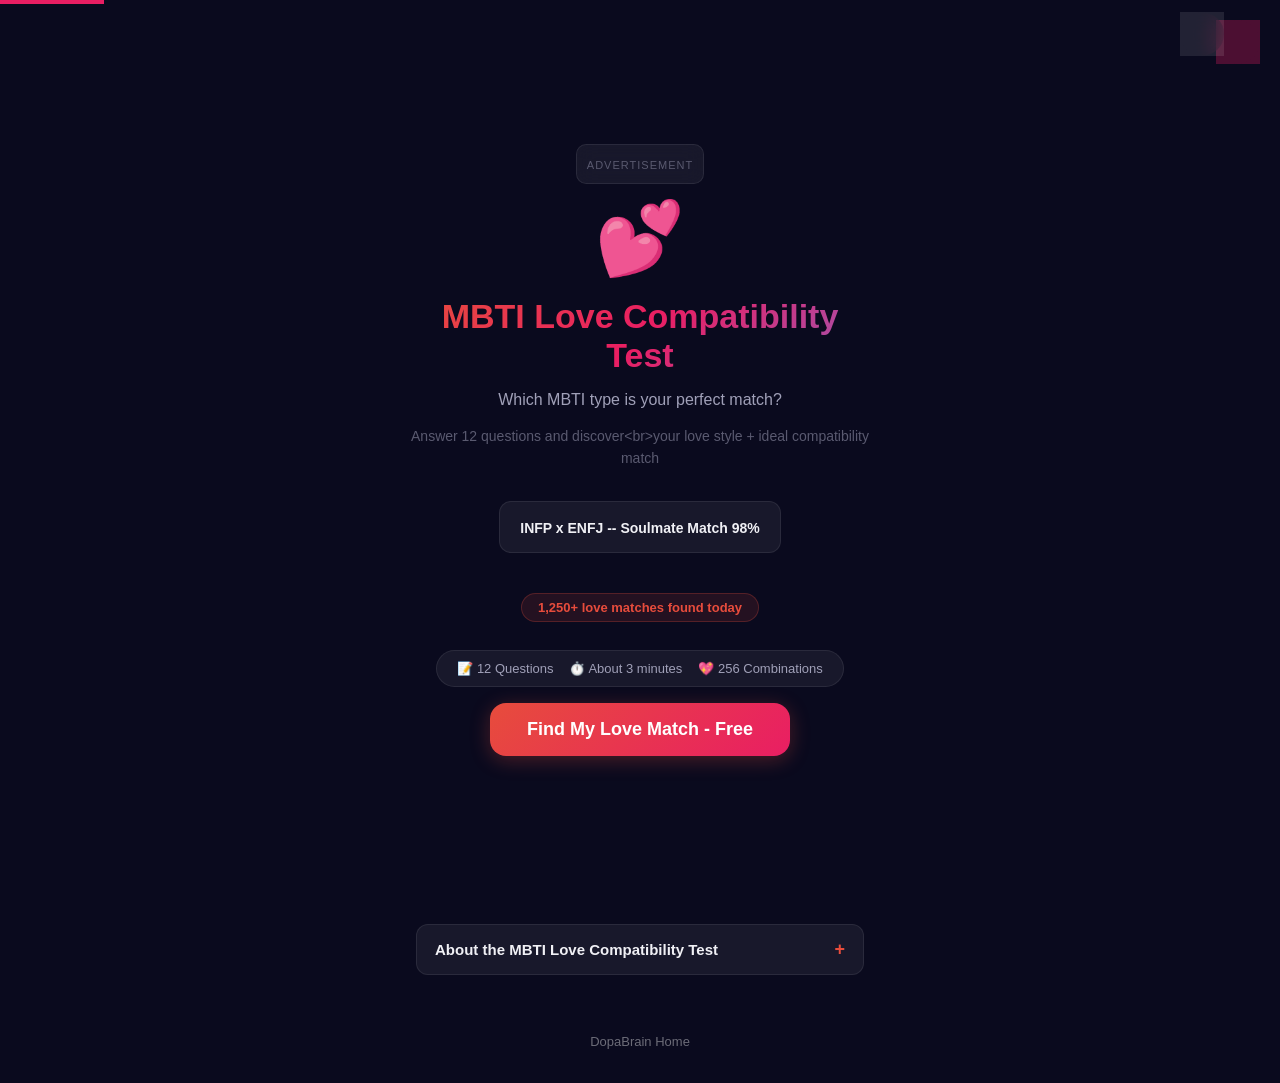
==== index.html @ e56e2f5d "Upgrade result funnel and lang-aware SEO" ====
<!DOCTYPE html>
<html lang="ko">
<head>
    <meta charset="UTF-8">
    <meta name="viewport" content="width=device-width, initial-scale=1.0">
    <meta name="robots" content="index, follow, max-image-preview:large">
    <title>MBTI Love Compatibility Test - Free Online Quiz | DopaBrain</title>

    <!-- Preconnect to external services for performance -->
    <link rel="preconnect" href="https://www.googletagmanager.com">
    <link rel="preconnect" href="https://pagead2.googlesyndication.com">
    <link rel="dns-prefetch" href="https://www.google-analytics.com">

    <!-- AdSense Script (loaded once in head) -->
    <script async src="https://pagead2.googlesyndication.com/pagead/js/adsbygoogle.js?client=ca-pub-3600813755953882" crossorigin="anonymous"></script>
    <meta name="description" content="Find your MBTI love match! Free compatibility test for all 16 types. Discover your dating style, best matches & relationship tips. Try now!">
    <meta name="keywords" content="MBTI 궁합,MBTI 연애 궁합,MBTI 테스트,MBTI 유형,성격 유형 검사,MBTI 16가지 유형,MBTI 연애 궁합표,INFP ENFJ 궁합,MBTI 유형별 직업 추천,무료 MBTI 검사">
    <meta property="og:title" content="MBTI Love Compatibility - Free Dating Guide | DopaBrain">
    <meta property="og:description" content="All 256 MBTI love compatibility combos! Dating tips, relationship strengths & best matches for 16 types. Try free!">
    <meta property="og:type" content="website">
    <meta property="og:url" content="https://dopabrain.com/mbti-love/">
    <meta property="og:image" content="https://dopabrain.com/portal/img/og/mbti-love.png">
    <meta property="og:image:width" content="1200">
    <meta property="og:image:height" content="630">
    <meta property="og:image:type" content="image/png">
    <meta property="og:locale" content="ko_KR">
    <meta property="og:locale:alternate" content="en_US">
    <meta property="og:locale:alternate" content="ja_JP">
    <meta property="og:locale:alternate" content="zh_CN">
    <meta property="og:locale:alternate" content="hi_IN">
    <meta property="og:locale:alternate" content="ru_RU">
    <meta name="twitter:card" content="summary_large_image">
    <meta name="twitter:title" content="MBTI Love Compatibility - Free Dating Guide">
    <meta name="twitter:description" content="256 MBTI love combos! Find your best match & dating tips. Try free!">
    <meta name="twitter:image" content="https://dopabrain.com/portal/img/og/mbti-love.png">
    <meta name="twitter:site" content="@dopabrain">
    <link rel="canonical" href="https://dopabrain.com/mbti-love/">
    <!-- hreflang for multilingual SEO -->
    <link rel="alternate" hreflang="ko" href="https://dopabrain.com/mbti-love/?lang=ko">
    <link rel="alternate" hreflang="en" href="https://dopabrain.com/mbti-love/?lang=en">
    <link rel="alternate" hreflang="zh" href="https://dopabrain.com/mbti-love/?lang=zh">
    <link rel="alternate" hreflang="hi" href="https://dopabrain.com/mbti-love/?lang=hi">
    <link rel="alternate" hreflang="ru" href="https://dopabrain.com/mbti-love/?lang=ru">
    <link rel="alternate" hreflang="ja" href="https://dopabrain.com/mbti-love/?lang=ja">
    <link rel="alternate" hreflang="es" href="https://dopabrain.com/mbti-love/?lang=es">
    <link rel="alternate" hreflang="pt" href="https://dopabrain.com/mbti-love/?lang=pt">
    <link rel="alternate" hreflang="id" href="https://dopabrain.com/mbti-love/?lang=id">
    <link rel="alternate" hreflang="tr" href="https://dopabrain.com/mbti-love/?lang=tr">
    <link rel="alternate" hreflang="de" href="https://dopabrain.com/mbti-love/?lang=de">
    <link rel="alternate" hreflang="fr" href="https://dopabrain.com/mbti-love/?lang=fr">
    <link rel="alternate" hreflang="x-default" href="https://dopabrain.com/mbti-love/">
    <script type="application/ld+json">
    {
      "@context": "https://schema.org",
      "@type": "SoftwareApplication",
      "name": "MBTI 연애 궁합·팁",
      "applicationCategory": "LifestyleApplication",
      "description": "Explore all 256 MBTI love compatibility combinations. Dating tips, relationship strengths, and best matches for all 16 personality types.",
      "url": "https://dopabrain.com/mbti-love/",
      "image": "https://dopabrain.com/mbti-love/icon-512.svg",
      "operatingSystem": "All",
      "browserRequirements": "Requires JavaScript. Modern browser (Chrome, Safari, Firefox, Edge).",
      "author": {
        "@type": "Organization",
        "name": "DopaBrain",
        "url": "https://dopabrain.com/"
      },
      "publisher": {
        "@type": "Organization",
        "name": "DopaBrain",
        "url": "https://dopabrain.com/"
      },
      "inLanguage": ["ko", "en", "zh", "hi", "ru"],
      "offers": {
        "@type": "Offer",
        "price": "0",
        "priceCurrency": "USD",
        "availability": "https://schema.org/InStock"
      },
      "aggregateRating": {
        "@type": "AggregateRating",
        "ratingValue": "4.5",
        "ratingCount": "1250",
        "bestRating": "5",
        "worstRating": "1"
      },
      "featureList": "16 MBTI Types, 256 Compatibility Combinations, Love Style Analysis, AI Premium Analysis, Result Image Save, Social Sharing",
      "screenshot": "https://dopabrain.com/mbti-love/icon-512.svg"
    }
    </script>
    <!-- BreadcrumbList -->
    <script type="application/ld+json">
    {
        "@context": "https://schema.org",
        "@type": "BreadcrumbList",
        "itemListElement": [
            { "@type": "ListItem", "position": 1, "name": "Home", "item": "https://dopabrain.com/" },
            { "@type": "ListItem", "position": 2, "name": "Tests", "item": "https://dopabrain.com/portal/" },
            { "@type": "ListItem", "position": 3, "name": "MBTI Tests", "item": "https://dopabrain.com/portal/" },
            { "@type": "ListItem", "position": 4, "name": "MBTI Love Compatibility", "item": "https://dopabrain.com/mbti-love/" }
        ]
    }
    </script>
    <!-- FAQPage -->
    <script type="application/ld+json">
    {
        "@context": "https://schema.org",
        "@type": "FAQPage",
        "mainEntity": [
            {
                "@type": "Question",
                "name": "What is MBTI love compatibility?",
                "acceptedAnswer": { "@type": "Answer", "text": "MBTI love compatibility analyzes how the 16 Myers-Briggs personality types interact in romantic relationships. It examines cognitive functions, communication styles, and emotional needs to determine which pairings tend to thrive and which may face challenges." }
            },
            {
                "@type": "Question",
                "name": "Which MBTI types are most compatible in love?",
                "acceptedAnswer": { "@type": "Answer", "text": "Some highly compatible pairings include INFP-ENFJ, INTJ-ENFP, ISTJ-ESFP, and INTP-ENTJ. These combinations balance each other's strengths and weaknesses, creating complementary dynamics in relationships." }
            },
            {
                "@type": "Question",
                "name": "How does the MBTI love test work?",
                "acceptedAnswer": { "@type": "Answer", "text": "The test asks 12 questions about your dating preferences, communication style, and emotional responses in romantic situations. Your answers determine your love style type and reveal your top 3 best matches and 2 challenging pairings from all 16 MBTI types." }
            },
            {
                "@type": "Question",
                "name": "Can different MBTI types have successful relationships?",
                "acceptedAnswer": { "@type": "Answer", "text": "Absolutely! While some MBTI pairings have natural chemistry, any two types can build a successful relationship with mutual understanding and effort. The test provides specific tips for improving communication regardless of type combination." }
            },
            {
                "@type": "Question",
                "name": "How many MBTI love combinations are there?",
                "acceptedAnswer": { "@type": "Answer", "text": "There are 256 possible MBTI love combinations (16 x 16). This test analyzes all 256 pairings, giving you a complete compatibility breakdown with personalized dating tips for your specific type." }
            }
        ]
    }
    </script>
    <link rel="manifest" href="manifest.json">
    <meta name="theme-color" content="#e91e63">
    <meta name="apple-mobile-web-app-capable" content="yes">
    <link rel="icon" type="image/svg+xml" href="icon-192.svg">
    <link rel="apple-touch-icon" href="icon-192.svg">
    <script async src="https://www.googletagmanager.com/gtag/js?id=G-J8GSWM40TV"></script>
    <script>window.dataLayer=window.dataLayer||[];function gtag(){dataLayer.push(arguments);}gtag('js',new Date());gtag('config','G-J8GSWM40TV');</script>
<script>setTimeout(function(){if(typeof gtag!=='undefined')gtag('event','page_engage',{event_category:'mbti_love',engagement_time_msec:5000})},5000);</script>
    <link rel="stylesheet" href="css/style.css">
    <link rel="preload" href="js/i18n.js" as="script">
    <link rel="preload" href="js/data.js" as="script">
    <link rel="preload" href="js/app.js" as="script">
</head>
<body>
    <!-- Skip to main content link for keyboard users -->
    <a href="#main-content" class="skip-link" data-i18n="app.skipLink">Skip to main</a>

<div class="app-loader" id="app-loader">
    <div class="loader-content">
        <div class="loader-emoji">💕</div>
        <div class="loader-spinner"></div>
        <div class="loader-text" data-i18n="app.loading">로딩 중...</div>
    </div>
</div>

<div class="app-container">
    <!-- LANGUAGE SELECTOR -->
    <div class="language-selector">
        <button class="lang-btn" id="lang-toggle" title="Change language">🌐</button>
        <div class="lang-menu hidden" id="lang-menu">
            <button class="lang-option" data-lang="ko">🇰🇷 한국어</button>
            <button class="lang-option" data-lang="en">🇺🇸 English</button>
            <button class="lang-option" data-lang="ja">🇯🇵 日本語</button>
            <button class="lang-option" data-lang="es">🇪🇸 Español</button>
            <button class="lang-option" data-lang="pt">🇧🇷 Português</button>
            <button class="lang-option" data-lang="zh">🇨🇳 简体中文</button>
            <button class="lang-option" data-lang="id">🇮🇩 Bahasa Indonesia</button>
            <button class="lang-option" data-lang="tr">🇹🇷 Türkçe</button>
            <button class="lang-option" data-lang="de">🇩🇪 Deutsch</button>
            <button class="lang-option" data-lang="fr">🇫🇷 Français</button>
            <button class="lang-option" data-lang="hi">🇮🇳 हिन्दी</button>
            <button class="lang-option" data-lang="ru">🇷🇺 Русский</button>
        </div>
    </div>
    <!-- 테마 토글 -->
    <button class="theme-toggle" id="theme-toggle" aria-label="Toggle theme">☀️</button>
    <!-- INTRO -->
    <div class="screen intro-screen active" id="intro-screen">
        <div class="ad-banner"><span class="ad-placeholder" data-i18n="ads.banner"></span></div>
        <div class="intro-content">
            <div class="intro-icon">💕</div>
            <h1 data-i18n="intro.title">MBTI Love Compatibility Test</h1>
            <p class="intro-sub" data-i18n="intro.sub"></p>
            <p class="intro-desc" data-i18n="intro.desc"></p>

            <!-- Result Preview Carousel -->
            <div class="result-carousel" aria-live="polite">
                <div class="carousel-track">
                    <div class="carousel-item" data-i18n="engage.result1">INFP x ENFJ -- Soulmate Match 98%</div>
                    <div class="carousel-item" data-i18n="engage.result2">INTJ x ENFP -- Intellectual Spark 95%</div>
                    <div class="carousel-item" data-i18n="engage.result3">ISFJ x ESFP -- Warm Balance 92%</div>
                    <div class="carousel-item" data-i18n="engage.result4">INTP x ENTJ -- Power Duo 90%</div>
                </div>
            </div>

            <!-- Social Proof Badge -->
            <div class="social-proof-badge" data-i18n="engage.socialProof">1,250+ love matches found today</div>

            <div class="intro-meta">
                <span data-i18n="intro.meta1"></span><span data-i18n="intro.meta2"></span><span data-i18n="intro.meta3"></span>
            </div>
            <button class="btn-start" id="btn-start" data-i18n="intro.start">Find My Love Match - Free</button>
        </div>
    </div>

    <!-- QUESTION -->
    <div class="screen question-screen hidden" id="question-screen">
        <div class="progress-area">
            <div class="progress-bar"><div class="progress-fill" id="progress-fill"></div></div>
            <span class="progress-text" id="progress-text"></span>
        </div>
        <div class="question-card" id="question-card">
            <p class="q-text" id="q-text"></p>
            <div class="q-options" id="q-options"></div>
        </div>
    </div>

    <!-- LOADING -->
    <div class="screen loading-screen hidden" id="loading-screen">
        <div class="loading-content">
            <div class="loading-icon">💕</div>
            <p data-i18n="loading.text"></p>
            <div class="loading-bar"><div class="loading-fill" id="loading-fill"></div></div>
        </div>
    </div>

    <!-- RESULT -->
    <div class="screen result-screen hidden" id="result-screen">
        <div class="result-card">
            <p class="r-label" data-i18n="result.label"></p>
            <div class="r-emoji" id="r-emoji"></div>
            <div class="r-type" id="r-type"></div>
            <h2 class="r-title" id="r-title"></h2>
            <p class="r-desc" id="r-desc"></p>
            <div class="r-keywords" id="r-keywords"></div>
            <div class="r-section"><h3 data-i18n="result.idealType"></h3><p id="r-ideal"></p></div>
            <div class="r-section"><h3 data-i18n="result.tip"></h3><p id="r-tip"></p></div>
        </div>

        <div class="matches-card">
            <h3 data-i18n="result.top3"></h3>
            <div id="r-top3"></div>
            <h3 class="mt16" data-i18n="result.caution"></h3>
            <div id="r-bottom2"></div>
        </div>

        <section class="next-step-card" id="next-step-card">
            <p class="next-step-label" data-i18n="result.nextStepLabel">Best Next Step</p>
            <div class="next-step-head">
                <span class="next-step-emoji" id="primary-related-emoji">💕</span>
                <div class="next-step-copy">
                    <h3 class="next-step-title" id="primary-related-title">Attachment Style</h3>
                    <p class="next-step-desc" id="primary-related-desc" data-i18n="result.nextStepDesc">Open the strongest follow-up test for your current MBTI love result.</p>
                </div>
            </div>
            <a href="/attachment-style/" class="next-step-cta" id="primary-related-cta" data-related-key="attachment-style" data-related-rank="1">
                <span id="primary-related-cta-text" data-i18n="result.nextStepCta">Open Follow-up</span>
            </a>
        </section>

        <button class="btn-compat" id="btn-compat" data-i18n="compatibility.button"></button>

        <button class="btn-premium" id="btn-premium">
            <span>✨</span><span data-i18n="premium.button"></span><span class="badge" data-i18n="premium.badge"></span>
        </button>

        <div class="premium-result hidden" id="premium-result">
            <div class="premium-card"><h3 data-i18n="premium.title"></h3><div id="premium-content"></div></div>
        </div>

        <div class="result-actions">
            <!-- Canvas for image generation -->
            <canvas id="result-canvas" width="1080" height="1080" style="display:none;"></canvas>
            <button class="btn-share" id="btn-share" data-i18n="actions.share"></button>
            <button class="btn-save" id="btn-save-image" data-i18n="actions.saveImage"></button>
            <button class="btn-retry" id="btn-retry" data-i18n="actions.retry"></button>
        </div>

        <p class="percentile-stat" id="percentile-stat"></p>

        <button class="related-jump-btn" id="related-jump-btn" data-i18n="result.jumpToMore">See More Follow-up Tests</button>

        <!-- In-article ad between result actions and recommendations -->
        <div class="result-inline-ad" id="result-inline-ad">
          <ins class="adsbygoogle"
               style="display:block"
               data-ad-client="ca-pub-3600813755953882"
               data-ad-slot="auto"
               data-ad-format="auto"
               data-full-width-responsive="true"></ins>
        </div>

        <div class="related-tests">
            <h3 data-i18n="result.moreTests">Explore More</h3>
            <div class="related-grid" id="related-grid">
                <a href="/attachment-style/" class="related-card" data-related-key="attachment-style" style="--card-color:#e879a0"><span class="related-emoji">&#128149;</span><span class="related-name" data-i18n="related.attachmentStyle">Attachment Style</span></a>
                <a href="/love-language/" class="related-card" data-related-key="love-language" style="--card-color:#f59e0b"><span class="related-emoji">&#128140;</span><span class="related-name" data-i18n="related.loveLanguage">Love Language</span></a>
                <a href="/eq-test/" class="related-card" data-related-key="eq-test" style="--card-color:#06b6d4"><span class="related-emoji">&#127917;</span><span class="related-name" data-i18n="related.eqTest">EQ Test</span></a>
                <a href="/rizz-score/" class="related-card" data-related-key="rizz-score" style="--card-color:#8b5cf6"><span class="related-emoji">&#128526;</span><span class="related-name" data-i18n="related.rizzScore">Rizz Score</span></a>
            </div>
        </div>

        <div class="share-cta-section">
            <p class="compare-invite" data-i18n="share.compareWith"></p>
        </div>

        <div class="ad-banner"><span class="ad-placeholder" data-i18n="ads.banner"></span></div>
    </div>

    <!-- COMPAT CHECK -->
    <div class="screen compat-screen hidden" id="compat-screen">
        <div class="compat-header">
            <button class="btn-back" id="btn-compat-back" data-i18n="compatibility.back"></button>
            <h2 data-i18n="compatibility.header"></h2>
        </div>
        <p class="compat-instruction" data-i18n="compatibility.instruction"></p>
        <div class="compat-grid" id="compat-grid"></div>
        <div id="compat-result-area"></div>
    </div>

    <!-- AD OVERLAY -->
    <div class="overlay hidden" id="ad-overlay">
        <div class="ad-modal">
            <p class="ad-label" data-i18n="ads.label"></p>
            <div class="ad-placeholder-lg" data-i18n="ads.banner"></div>
            <div class="ad-timer"><span id="ad-countdown">5</span><span data-i18n="ads.closeIn"></span></div>
            <button class="btn-close-ad hidden" id="btn-close-ad" data-i18n="ads.close"></button>
        </div>
    </div>

    <!-- SHARE MODAL -->
    <div class="overlay hidden" id="share-modal">
        <div class="share-modal-content">
            <button class="share-modal-close" id="share-close">&times;</button>
            <h2 class="share-modal-title" data-i18n="share.title"></h2>
            <p class="share-modal-subtitle" data-i18n="share.subtitle"></p>

            <div class="share-buttons">
                <button class="share-btn share-twitter" id="share-twitter" title="Twitter/X">
                    <span class="share-icon">𝕏</span>
                    <span class="share-label" data-i18n="share.twitter"></span>
                </button>
                <button class="share-btn share-facebook" id="share-facebook" title="Facebook">
                    <span class="share-icon">f</span>
                    <span class="share-label" data-i18n="share.facebook"></span>
                </button>
                <button class="share-btn share-kakaotalk" id="share-kakaotalk" title="KakaoTalk">
                    <span class="share-icon">💬</span>
                    <span class="share-label" data-i18n="share.kakaotalk"></span>
                </button>
                <button class="share-btn share-copy" id="share-copy" title="Copy Link">
                    <span class="share-icon">🔗</span>
                    <span class="share-label" data-i18n="share.copyLink"></span>
                </button>
            </div>

            <div class="share-native-divider" id="share-native-divider">
                <span class="share-divider-text">또는</span>
            </div>

            <button class="share-btn-native" id="share-native" data-i18n="share.nativeShare"></button>
        </div>
    </div>

    <canvas id="share-canvas" width="1080" height="1080" style="display:none"></canvas>

    <!-- About Section -->
    <section class="about-section collapsible-section" id="about-section">
      <details>
        <summary data-i18n="about.toggle">About the MBTI Love Compatibility Test</summary>
        <div class="about-content">
          <h2 data-i18n="about.heading1">How the MBTI Love Compatibility Test Works</h2>
          <p data-i18n="about.text1">The MBTI Love Compatibility Test uses 12 carefully crafted questions about your dating preferences, communication style, and emotional responses in romantic situations. Your answers determine your MBTI love style and reveal your top 3 best matches and 2 challenging pairings from all 16 personality types, covering all 256 possible combinations.</p>
          <h2 data-i18n="about.heading2">Understanding MBTI Love Compatibility</h2>
          <p data-i18n="about.text2">MBTI compatibility in love depends on how cognitive functions interact between partners. Complementary types often balance each other — an intuitive dreamer pairs well with a sensing realist, while a thinking type may complement a feeling type. Understanding these dynamics helps build stronger, more fulfilling relationships regardless of type pairing.</p>
        </div>
      </details>
    </section>

    <!-- Footer with Home Link -->
    <footer class="game-footer">
        <a href="https://dopabrain.com/portal/" class="back-link" data-i18n="game.back">
            <svg viewBox="0 0 24 24" fill="none" stroke="currentColor" stroke-width="2" width="16" height="16"><path d="m15 18-6-6 6-6"></path></svg>
            DopaBrain Home
        </a>
    </footer>
</div>
<script src="js/i18n.js" defer></script>
<script src="js/data.js" defer></script>
<script src="js/error-handler.js" defer></script>
<script src="js/app.js" defer></script>
<script src="/portal/js/cross-promo.js" defer></script>
<script>
if ('serviceWorker' in navigator) {
  navigator.serviceWorker.register('sw.js').catch(() => {});
}
</script>
</body>
</html>
---- css/style.css ----
/* MBTI Love Compatibility - 2026 Design */
:root{--primary:#e74c3c;--bg:#0a0a1e;--surface:rgba(255,255,255,0.06);--border:rgba(255,255,255,0.08);--text:#f0f0f5;--text-sec:#a0a0b8;--text-dim:#5a5a70;--radius:16px;--tr:opacity .3s cubic-bezier(.4,0,.2,1), transform .3s cubic-bezier(.4,0,.2,1), background-color .3s cubic-bezier(.4,0,.2,1);}
*,*::before,*::after {
    margin:0;
    padding:0;
    box-sizing:border-box;
    -webkit-tap-highlight-color: transparent;
    -webkit-touch-callout: none;
}

/* 터치 최적화 */
button, a, input, [role="button"], [role="link"] {
    touch-action: manipulation;
    -webkit-user-select: none;
    user-select: none;
}

input[type="text"], textarea {
    -webkit-user-select: text;
    user-select: text;
}
html{scroll-behavior:smooth;}
body{font-family:-apple-system,BlinkMacSystemFont,'Segoe UI',Roboto,sans-serif;background:var(--bg);color:var(--text);min-height:100vh;-webkit-font-smoothing:antialiased;}
/* App Loader */
.app-loader{position:fixed;top:0;left:0;width:100%;height:100%;background:var(--bg);display:flex;align-items:center;justify-content:center;z-index:10000;transition:opacity .3s ease,visibility .3s ease;}
.app-loader.hidden{opacity:0;visibility:hidden;pointer-events:none;}
.loader-content{display:flex;flex-direction:column;align-items:center;gap:20px;}
.loader-emoji{font-size:48px;animation:loader-bounce 1s ease-in-out infinite;}
.loader-spinner{width:40px;height:40px;border:3px solid rgba(255,255,255,0.1);border-top-color:var(--primary);border-radius:50%;animation:loader-spin .8s linear infinite;}
.loader-text{font-size:14px;color:var(--text-sec);letter-spacing:1px;font-weight:500;}
@keyframes loader-spin{to{transform:rotate(360deg);}}
@keyframes loader-bounce{0%,100%{transform:translateY(0);}50%{transform:translateY(-10px);}}
.hidden{display:none!important;}
.app-container{max-width:500px;margin:0 auto;min-height:100vh;}
.screen{padding:16px;display:flex;flex-direction:column;}
.screen.hidden{display:none;}
.ad-banner{background:var(--surface);backdrop-filter:blur(10px);border:1px solid var(--border);border-radius:10px;padding:10px;text-align:center;margin-bottom:12px;}
.ad-placeholder{color:var(--text-dim);font-size:11px;letter-spacing:1px;text-transform:uppercase;}
.mt16{margin-top:16px;}

/* INTRO */
.intro-screen{justify-content:center;align-items:center;min-height:100vh;}
.intro-content{text-align:center;display:flex;flex-direction:column;align-items:center;gap:16px;}
.intro-icon{font-size:72px;animation:floatAnim 2s ease-in-out infinite;}
@keyframes floatAnim{0%,100%{transform:translateY(0);}50%{transform:translateY(-12px);}}
.intro-content h1{font-size:34px;font-weight:900;background:linear-gradient(135deg,#e74c3c,#e91e63,#9b59b6);-webkit-background-clip:text;-webkit-text-fill-color:transparent;background-clip:text;}
.intro-sub{font-size:16px;color:var(--text-sec);}
.intro-desc{font-size:14px;color:var(--text-dim);line-height:1.6;}
.intro-meta{display:flex;gap:16px;font-size:13px;color:var(--text-sec);background:var(--surface);border:1px solid var(--border);border-radius:100px;padding:10px 20px;}
.btn-start{width:100%;max-width:300px;padding:16px;background:linear-gradient(135deg,#e74c3c,#e91e63);color:#fff;border:none;border-radius:var(--radius);font-size:18px;font-weight:700;cursor:pointer;transition:var(--tr);min-height:52px;box-shadow:0 4px 20px rgba(231,76,60,0.3);}
.btn-start:hover{transform:scale(1.03);box-shadow:0 6px 28px rgba(231,76,60,0.5);}

/* QUESTION */
.question-screen{padding-top:20px;}
.progress-area{display:flex;align-items:center;gap:12px;margin-bottom:20px;}
.progress-bar{flex:1;height:6px;background:var(--surface);border-radius:100px;overflow:hidden;}
.progress-fill{height:100%;background:linear-gradient(90deg,#e74c3c,#e91e63);border-radius:100px;transition:width .4s ease;width:0;}
.progress-text{font-size:13px;color:var(--text-sec);font-weight:600;white-space:nowrap;}
.question-card{background:var(--surface);backdrop-filter:blur(10px);border:1px solid var(--border);border-radius:var(--radius);padding:24px 20px;}
.question-card.slide-in{animation:slideIn .35s ease-out;}
@keyframes slideIn{from{opacity:0;transform:translateX(30px);}to{opacity:1;transform:translateX(0);}}
.q-text{font-size:18px;font-weight:700;line-height:1.5;margin-bottom:20px;text-align:center;}
.q-options{display:flex;flex-direction:column;gap:10px;}
.option-btn{width:100%;padding:14px 16px;background:rgba(255,255,255,0.04);border:1px solid var(--border);border-radius:12px;color:var(--text);font-size:15px;text-align:left;cursor:pointer;transition:var(--tr);min-height:48px;animation:fadeUp .3s ease forwards;opacity:0;}
@keyframes fadeUp{from{opacity:0;transform:translateY(10px);}to{opacity:1;transform:translateY(0);}}
.option-btn:hover{background:rgba(231,76,60,0.1);border-color:rgba(231,76,60,0.3);}
.option-btn.selected{background:rgba(231,76,60,0.2);border-color:#e74c3c;font-weight:600;}

/* LOADING */
.loading-screen{justify-content:center;align-items:center;min-height:100vh;}
.loading-content{text-align:center;display:flex;flex-direction:column;align-items:center;gap:20px;}
.loading-icon{font-size:64px;animation:floatAnim 1.5s ease-in-out infinite;}
.loading-content p{font-size:16px;color:var(--text-sec);}
.loading-bar{width:200px;height:6px;background:var(--surface);border-radius:100px;overflow:hidden;}
.loading-fill{height:100%;background:linear-gradient(90deg,#e74c3c,#e91e63);border-radius:100px;transition:width .3s ease;width:0;}

/* RESULT */
.result-screen{overflow-y:auto;max-height:100vh;padding-bottom:80px;}
.result-card{background:linear-gradient(135deg, var(--surface) 0%, rgba(255,255,255,0.02) 100%);backdrop-filter:blur(10px);border:2px solid var(--border);border-radius:var(--radius);padding:24px 20px;text-align:center;margin-bottom:12px;position:relative;overflow:hidden;animation:popInCard 0.5s cubic-bezier(0.34,1.56,0.64,1);}@keyframes popInCard{from{opacity:0;transform:scale(0.95) translateY(30px);}to{opacity:1;transform:scale(1) translateY(0);}}
.r-label{font-size:13px;color:var(--text-dim);text-transform:uppercase;letter-spacing:2px;margin-bottom:8px;}
.r-emoji{font-size:64px;margin:8px 0;}
.r-type{font-size:36px;font-weight:900;margin-bottom:4px;}
.r-title{font-size:22px;font-weight:800;margin-bottom:12px;}
.r-desc{font-size:14px;color:var(--text-sec);line-height:1.6;margin-bottom:16px;}
.r-keywords{display:flex;flex-wrap:wrap;justify-content:center;gap:8px;margin-bottom:16px;}
.keyword{padding:4px 12px;background:rgba(231,76,60,0.1);border:1px solid rgba(231,76,60,0.2);border-radius:100px;font-size:12px;color:var(--text-sec);}
.r-section{background:rgba(255,255,255,0.03);border-radius:12px;padding:14px;margin-bottom:8px;text-align:left;}
.r-section h3{font-size:14px;margin-bottom:6px;}
.r-section p{font-size:13px;color:var(--text-sec);line-height:1.5;}

/* Matches */
.matches-card{background:var(--surface);border:1px solid var(--border);border-radius:var(--radius);padding:16px;margin-bottom:12px;}
.matches-card h3{font-size:15px;margin-bottom:10px;}
.match-item{display:flex;align-items:center;gap:10px;padding:10px;background:rgba(255,255,255,0.03);border-radius:10px;margin-bottom:6px;}
.match-item.caution{background:rgba(100,100,255,0.05);}
.match-rank{font-size:12px;font-weight:700;color:var(--text-dim);min-width:30px;}
.match-emoji{font-size:24px;}
.match-info{flex:1;font-size:13px;}
.match-info strong{display:block;font-size:14px;}
.match-score{font-size:18px;font-weight:800;}

/* Compat button */
.btn-compat{width:100%;padding:14px;background:var(--surface);border:1px solid rgba(231,76,60,0.3);border-radius:var(--radius);color:var(--text);font-size:15px;font-weight:600;cursor:pointer;transition:var(--tr);min-height:48px;margin-bottom:12px;}
.btn-compat:hover{background:rgba(231,76,60,0.1);}

/* Premium */
.btn-premium{width:100%;padding:16px;background:linear-gradient(135deg,#f39c12,#e67e22);color:#fff;border:none;border-radius:var(--radius);font-size:16px;font-weight:700;cursor:pointer;display:flex;align-items:center;justify-content:center;gap:8px;margin-bottom:12px;min-height:52px;transition:var(--tr);box-shadow:0 4px 20px rgba(243,156,18,0.3);}
.btn-premium:hover{transform:scale(1.02);}
.badge{background:rgba(255,255,255,0.2);padding:2px 8px;border-radius:100px;font-size:10px;font-weight:800;}
.premium-card{background:var(--surface);border:1px solid rgba(243,156,18,0.2);border-radius:var(--radius);padding:20px;margin-bottom:12px;}
.premium-card h3{font-size:18px;margin-bottom:16px;text-align:center;}
.prem-section{margin-bottom:16px;padding-bottom:16px;border-bottom:1px solid var(--border);}
.prem-section:last-child{border-bottom:none;}
.prem-section h4{font-size:15px;margin-bottom:8px;}
.prem-section p{font-size:13px;color:var(--text-sec);line-height:1.6;}
.prem-section ul{list-style:none;}
.prem-section li{font-size:13px;color:var(--text-sec);padding:4px 0 4px 8px;border-left:2px solid rgba(243,156,18,0.3);}
.pattern-timeline{display:flex;flex-direction:column;gap:8px;}
.pattern-item{background:rgba(255,255,255,0.03);border-radius:8px;padding:10px;}
.pattern-label{font-size:12px;font-weight:700;color:#f39c12;}
.pattern-item p{font-size:13px;color:var(--text-sec);margin-top:4px;}

/* Actions */
.result-actions{display:flex;flex-direction:column;gap:10px;margin-bottom:16px;}
.btn-share,.btn-save,.btn-retry{width:100%;padding:14px;border:1px solid var(--border);border-radius:var(--radius);background:var(--surface);color:var(--text);font-size:15px;font-weight:600;cursor:pointer;transition:var(--tr);min-height:48px;}
.btn-share{background:linear-gradient(135deg,rgba(231,76,60,0.15),rgba(233,30,99,0.15));border-color:rgba(231,76,60,0.3);}

/* COMPAT SCREEN */
.compat-header{display:flex;align-items:center;gap:12px;margin-bottom:12px;}
.compat-header h2{font-size:20px;}
.btn-back{background:none;border:none;color:var(--text-sec);font-size:15px;cursor:pointer;padding:10px;min-height:44px;}
.compat-instruction{font-size:14px;color:var(--text-sec);text-align:center;margin-bottom:16px;}
.compat-grid{display:grid;grid-template-columns:repeat(4,1fr);gap:8px;margin-bottom:20px;}
.compat-type-btn{padding:12px 4px;background:var(--surface);border:1px solid var(--border);border-radius:12px;color:var(--text);font-size:20px;text-align:center;cursor:pointer;transition:var(--tr);min-height:60px;}
.compat-type-btn small{font-size:10px;color:var(--text-sec);}
.compat-type-btn:hover{border-color:var(--tc);background:rgba(255,255,255,0.08);}
.compat-type-btn.active{border-color:var(--tc);background:rgba(255,255,255,0.1);box-shadow:0 0 15px rgba(231,76,60,0.15);}
.compat-result-card{background:var(--surface);border:1px solid var(--border);border-radius:var(--radius);padding:24px;text-align:center;}
.compat-pair{display:flex;align-items:center;justify-content:center;gap:20px;margin-bottom:16px;}
.compat-person{display:flex;flex-direction:column;align-items:center;gap:4px;}
.compat-person span{font-size:36px;}
.compat-person strong{font-size:14px;}
.compat-heart{font-size:28px;animation:heartBeat 1s ease-in-out infinite;}
@keyframes heartBeat{0%,100%{transform:scale(1);}50%{transform:scale(1.2);}}
.compat-score-big{font-size:48px;font-weight:900;background:linear-gradient(135deg,#e74c3c,#e91e63);-webkit-background-clip:text;-webkit-text-fill-color:transparent;background-clip:text;margin-bottom:8px;}
.compat-level{display:inline-block;padding:6px 16px;border-radius:100px;font-size:14px;font-weight:700;margin-bottom:12px;}
.compat-level.soulmate{background:rgba(231,76,60,0.2);color:#e74c3c;}
.compat-level.perfect{background:rgba(233,30,99,0.2);color:#e91e63;}
.compat-level.great{background:rgba(241,196,15,0.2);color:#f1c40f;}
.compat-level.good{background:rgba(46,204,113,0.2);color:#2ecc71;}
.compat-level.effort{background:rgba(52,152,219,0.2);color:#3498db;}
.compat-level.difficult{background:rgba(155,89,182,0.2);color:#9b59b6;}
.compat-desc{font-size:14px;color:var(--text-sec);line-height:1.6;}

/* Overlay */
.overlay{position:fixed;inset:0;background:rgba(0,0,0,0.7);backdrop-filter:blur(4px);display:flex;align-items:center;justify-content:center;z-index:100;}
.overlay.hidden{display:none;}
.ad-modal{background:#1a1a35;border:1px solid var(--border);border-radius:var(--radius);padding:32px 24px;text-align:center;width:85%;max-width:340px;}
.ad-label{font-size:12px;color:var(--text-dim);text-transform:uppercase;letter-spacing:2px;margin-bottom:16px;}
.ad-placeholder-lg{background:var(--surface);border:1px solid var(--border);border-radius:var(--radius);padding:60px 20px;color:var(--text-dim);font-size:14px;margin-bottom:16px;}
.ad-timer{font-size:14px;color:var(--text-sec);margin-bottom:12px;}
.ad-timer span{font-weight:800;color:#f39c12;font-size:18px;}
.btn-close-ad{padding:10px 24px;background:#e74c3c;border:none;border-radius:100px;color:#fff;font-size:14px;cursor:pointer;min-height:44px;}

/* SHARE MODAL */
.share-modal-content{background:linear-gradient(135deg,#1a1a35 0%,#0f0f2e 100%);border:1px solid rgba(231,76,60,0.2);border-radius:var(--radius);padding:28px 24px;width:85%;max-width:360px;position:relative;animation:slideUp 0.3s ease-out;}
@keyframes slideUp{from{opacity:0;transform:translateY(20px);}to{opacity:1;transform:translateY(0);}}
.share-modal-close{position:absolute;top:12px;right:12px;background:none;border:none;color:var(--text-sec);font-size:28px;cursor:pointer;width:36px;height:36px;display:flex;align-items:center;justify-content:center;border-radius:50%;transition:var(--tr);}
.share-modal-close:hover{background:rgba(231,76,60,0.1);color:var(--text);}
.share-modal-title{font-size:20px;font-weight:800;margin-bottom:8px;background:linear-gradient(135deg,#e74c3c,#e91e63);-webkit-background-clip:text;-webkit-text-fill-color:transparent;background-clip:text;}
.share-modal-subtitle{font-size:13px;color:var(--text-sec);margin-bottom:20px;line-height:1.5;}
.share-buttons{display:grid;grid-template-columns:repeat(2,1fr);gap:10px;margin-bottom:16px;}
.share-btn{width:100%;padding:14px;background:var(--surface);border:1px solid var(--border);border-radius:12px;color:var(--text);font-size:14px;font-weight:600;cursor:pointer;transition:var(--tr);display:flex;flex-direction:column;align-items:center;gap:6px;min-height:56px;justify-content:center;}
.share-btn:hover{background:rgba(231,76,60,0.15);border-color:rgba(231,76,60,0.3);transform:translateY(-2px);}
.share-icon{font-size:20px;}
.share-label{font-size:12px;}
.share-native-divider{display:flex;align-items:center;gap:12px;margin:16px 0;opacity:0.4;}
.share-native-divider::before,.share-native-divider::after{flex:1;content:'';height:1px;background:var(--border);}
.share-divider-text{font-size:12px;color:var(--text-dim);font-weight:600;}
.share-btn-native{width:100%;padding:12px;background:linear-gradient(135deg,#e74c3c,#e91e63);color:#fff;border:none;border-radius:12px;font-size:14px;font-weight:600;cursor:pointer;transition:var(--tr);min-height:48px;}
.share-btn-native:hover{transform:scale(1.02);box-shadow:0 4px 16px rgba(231,76,60,0.3);}

/* SHARE CTA SECTION */
.share-cta-section{background:linear-gradient(135deg,rgba(231,76,60,0.08),rgba(233,30,99,0.08));border:1px solid rgba(231,76,60,0.15);border-radius:var(--radius);padding:16px;text-align:center;margin-top:16px;}
.compare-invite{font-size:14px;color:var(--text-sec);font-weight:600;margin:0;line-height:1.5;}

@media(max-width:380px){.intro-content h1{font-size:28px;}.r-type{font-size:28px;}.compat-grid{grid-template-columns:repeat(4,1fr);gap:6px;}}
@media(prefers-reduced-motion:reduce){*{animation-duration:.01ms!important;transition-duration:.01ms!important;}}
:focus-visible{outline:2px solid var(--primary);outline-offset:2px;}

/* === LANGUAGE SELECTOR === */
.language-selector{position:fixed;top:20px;right:20px;z-index:1000;}
.lang-btn{background:rgba(233,30,99,0.3);backdrop-filter:blur(10px);-webkit-backdrop-filter:blur(10px);border:1px solid rgba(233,30,99,0.4);color:#fff;font-size:20px;width:44px;height:44px;border-radius:50%;cursor:pointer;transition:all 0.2s ease;}
.lang-btn:hover{background:rgba(233,30,99,0.5);transform:scale(1.05);}
.lang-menu{position:absolute;top:52px;right:0;background:rgba(15,10,25,0.95);backdrop-filter:blur(20px);border:1px solid rgba(233,30,99,0.3);border-radius:12px;padding:8px;min-width:150px;box-shadow:0 8px 24px rgba(0,0,0,0.4);}
.lang-menu.hidden{display:none;}
.lang-option{width:100%;padding:10px 14px;background:transparent;border:none;text-align:left;cursor:pointer;border-radius:8px;font-size:14px;color:#e0c8d8;transition:background 0.2s;}
.lang-option:hover{background:rgba(233,30,99,0.2);}
.lang-option.active{background:rgba(233,30,99,0.3);font-weight:600;}

/* === RECOMMENDATIONS === */
.recommendations-section{margin-top:24px;padding:0 4px;}
.rec-title{font-size:15px;font-weight:700;color:var(--text-sec);margin-bottom:12px;text-align:center;letter-spacing:0.5px;}
.rec-grid{display:flex;flex-direction:column;gap:10px;}
.rec-card{display:flex;align-items:center;gap:14px;padding:14px 16px;background:var(--surface);border:1px solid var(--border);border-radius:var(--radius);text-decoration:none;color:var(--text);transition:var(--transition);}
.rec-card:hover,.rec-card:active{background:rgba(255,255,255,0.1);border-color:var(--primary);transform:translateY(-1px);}
.rec-icon{font-size:28px;flex-shrink:0;width:40px;text-align:center;}
.rec-info{display:flex;flex-direction:column;gap:2px;min-width:0;}
.rec-name{font-size:14px;font-weight:600;color:var(--text);white-space:nowrap;overflow:hidden;text-overflow:ellipsis;}
.rec-desc{font-size:12px;color:var(--text-dim);white-space:nowrap;overflow:hidden;text-overflow:ellipsis;}

/* === FOOTER === */
.game-footer{text-align:center;padding:20px 0;margin-top:20px;}
.back-link{display:inline-flex;align-items:center;gap:6px;color:rgba(255,255,255,0.4);text-decoration:none;font-size:13px;padding:12px 0;transition:color 0.2s;}
.back-link:hover{color:rgba(255,255,255,0.7);}

/* === Accessibility Improvements === */
button:focus-visible,a:focus-visible,input:focus-visible,[role="button"]:focus-visible{outline:3px solid #e91e63;outline-offset:2px;}
button,a[href],input[type="button"],input[type="submit"],[role="button"]{min-width:44px;min-height:44px;display:inline-flex;align-items:center;justify-content:center;}
.skip-link{position:absolute;top:-40px;left:0;background:#e91e63;color:white;padding:8px;text-decoration:none;z-index:100;}
.skip-link:focus{top:0;}
[role="dialog"]{z-index:1000;}
@media (prefers-reduced-motion: reduce){*{animation-duration:0.01ms !important;animation-iteration-count:1 !important;transition-duration:0.01ms !important;scroll-behavior:auto !important;}}
@media (prefers-contrast: more){button{border:2px solid #e91e63;}}
.rec-card:focus-visible,.type-card:focus-visible{outline:3px solid #e91e63;outline-offset:4px;}

/* Ensure minimum touch target size (WCAG 2.1 Level AAA) */
button, a[href], input[type="button"], input[type="submit"],
[role="button"], [role="link"] {
    min-width: 44px;
    min-height: 44px;
    display: inline-flex;
    align-items: center;
    justify-content: center;
}

/* Enhanced button accessibility */
button:focus-visible,
input[type="button"]:focus-visible,
input[type="submit"]:focus-visible,
[role="button"]:focus-visible {
    outline: 3px solid currentColor;
    outline-offset: 2px;
}

button:active,
input[type="button"]:active,
input[type="submit"]:active,
[role="button"]:active {
    transform: scale(0.98);
}

/* High contrast mode */
@media (prefers-contrast: more) {
    button,
    input[type="button"],
    input[type="submit"],
    [role="button"] {
        border: 2px solid currentColor;
        font-weight: bold;
    }
}

/* Enhanced form accessibility */
label {
    display: block;
    margin-bottom: 0.5rem;
    font-weight: 500;
}

input[type="text"],
input[type="email"],
input[type="password"],
input[type="number"],
textarea,
select {
    font-size: 16px;
    min-height: 44px;
    padding: 10px 12px;
}

input[type="text"]:focus-visible,
input[type="email"]:focus-visible,
input[type="password"]:focus-visible,
input[type="number"]:focus-visible,
textarea:focus-visible,
select:focus-visible {
    outline: 2px solid currentColor;
    outline-offset: 1px;
}

/* Error handling accessibility */
.error-message,
[aria-invalid="true"] {
    color: #dc2626;
    font-size: 0.875rem;
    margin-top: 0.25rem;
}

[aria-invalid="true"] {
    border-color: #dc2626;
}

/* Respect prefers-reduced-motion */
@media (prefers-reduced-motion: reduce) {
    *,
    *::before,
    *::after {
        animation-duration: 0.01ms !important;
        animation-iteration-count: 1 !important;
        transition-duration: 0.01ms !important;
        scroll-behavior: auto !important;
    }

    /* Keep essential transitions for state changes */
    button:active,
    [role="button"]:active {
        transform: none;
    }
}

/* Non-color focus indicators */
:focus-visible {
    outline-width: 3px;
}

/* Icon patterns for colorblind users */
.error::before {
    content: "x ";
}

.success::before {
    content: "✓ ";
}

.warning::before {
    content: "! ";
}

.info::before {
    content: "i ";
}

/* High contrast scrollbar */
::-webkit-scrollbar {
    width: 12px;
    height: 12px;
}

::-webkit-scrollbar-track {
    background: var(--bg-dark, #f1f5f9);
}

::-webkit-scrollbar-thumb {
    background: var(--primary-color, #3b82f6);
    border-radius: 6px;
}

::-webkit-scrollbar-thumb:hover {
    background: var(--primary-dark, #1e40af);
}

/* Firefox scrollbar */
* {
    scrollbar-color: var(--primary-color, #3b82f6) var(--bg-dark, #f1f5f9);
    scrollbar-width: thin;
}

/* Selection Color */
::selection {
    background: #e74c3c;
    color: white;
}

::-moz-selection {
    background: #e74c3c;
    color: white;
}

/* === Related Tests === */
.next-step-card { margin-top: 20px; padding: 18px; background: linear-gradient(135deg, rgba(233,30,99,0.12), rgba(6,182,212,0.1)); border: 1px solid rgba(233,30,99,0.18); border-radius: 18px; width: 100%; max-width: 420px; box-shadow: 0 16px 36px rgba(0,0,0,0.18); }
.next-step-label { font-size: 11px; font-weight: 800; letter-spacing: 0.12em; text-transform: uppercase; color: var(--text-secondary, #94a3b8); margin-bottom: 10px; }
.next-step-head { display: flex; gap: 14px; align-items: flex-start; margin-bottom: 14px; }
.next-step-emoji { width: 52px; height: 52px; display: inline-flex; align-items: center; justify-content: center; font-size: 28px; border-radius: 16px; background: rgba(255,255,255,0.12); border: 1px solid rgba(255,255,255,0.14); flex-shrink: 0; }
.next-step-copy { flex: 1; }
.next-step-title { font-size: 20px; margin: 0 0 8px; }
.next-step-desc { margin: 0; font-size: 14px; line-height: 1.6; color: var(--text-secondary, #94a3b8); }
.next-step-cta { display: inline-flex; width: 100%; align-items: center; justify-content: center; min-height: 52px; border-radius: 14px; background: linear-gradient(135deg, var(--card-color, #e91e63), #7c3aed); color: #fff; text-decoration: none; font-weight: 700; box-shadow: 0 10px 24px rgba(124,58,237,0.24); transition: transform 0.2s, box-shadow 0.2s; }
.next-step-cta:hover { transform: translateY(-2px); box-shadow: 0 14px 28px rgba(124,58,237,0.28); }
.related-jump-btn { width: 100%; max-width: 420px; min-height: 48px; margin: 10px 0 0; border-radius: 12px; border: 1px solid rgba(255,255,255,0.12); background: rgba(255,255,255,0.05); color: var(--text, #fff); font-size: 14px; font-weight: 600; cursor: pointer; transition: transform 0.2s, border-color 0.2s; }
.related-jump-btn:hover { transform: translateY(-2px); border-color: rgba(233,30,99,0.28); }
.result-inline-ad { width: 100%; max-width: 420px; margin: 22px 0 0; padding: 14px; background: rgba(233,30,99,0.04); border: 1px solid rgba(233,30,99,0.12); border-radius: 16px; text-align: center; min-height: 110px; }
.related-tests { margin-top: 24px; padding-top: 20px; border-top: 1px solid rgba(255,255,255,0.1); width: 100%; max-width: 420px; }
.related-tests h3 { font-size: 16px; color: var(--text-secondary, #94a3b8); margin-bottom: 12px; text-align: center; }
.related-grid { display: grid; grid-template-columns: 1fr 1fr; gap: 10px; }
.related-card { display: flex; flex-direction: column; align-items: center; gap: 6px; padding: 14px 8px; background: rgba(255,255,255,0.05); border: 1px solid rgba(255,255,255,0.08); border-radius: 12px; text-decoration: none; color: var(--text, #fff); transition: transform 0.2s, border-color 0.2s; }
.related-card:hover { transform: translateY(-2px); border-color: var(--card-color, #3498db); }
.related-card.is-featured { border-color: color-mix(in srgb, var(--card-color, #3498db) 50%, rgba(255,255,255,0.18)); box-shadow: 0 12px 26px rgba(0,0,0,0.16); }
.related-emoji { font-size: 28px; }
.related-name { font-size: 12px; font-weight: 600; text-align: center; color: var(--text-secondary, #94a3b8); }
[data-theme="light"] .next-step-card { background: linear-gradient(135deg, rgba(233,30,99,0.08), rgba(6,182,212,0.08)); border-color: rgba(233,30,99,0.12); }
[data-theme="light"] .next-step-emoji { background: rgba(0,0,0,0.04); border-color: rgba(0,0,0,0.06); }
[data-theme="light"] .related-jump-btn { background: rgba(0,0,0,0.04); border-color: rgba(0,0,0,0.1); color: var(--text, #111827); }
[data-theme="light"] .result-inline-ad { background: rgba(233,30,99,0.03); border-color: rgba(233,30,99,0.08); }
[data-theme="light"] .related-card { background: rgba(0,0,0,0.04); border-color: rgba(0,0,0,0.1); }
[data-theme="light"] .related-card:hover { background: rgba(0,0,0,0.06); }
.percentile-stat { text-align: center; margin: 12px 0; font-size: 13px; color: var(--text-secondary, #94a3b8); }
.percentile-stat strong { color: var(--primary, #e91e63); font-size: 15px; }

/* === LIGHT MODE === */
[data-theme="light"] {
    --bg: #f5f5fa;
    --surface: rgba(255, 255, 255, 0.9);
    --border: rgba(0, 0, 0, 0.08);
    --text: #1a1a2e;
    --text-sec: #5a5a70;
    --text-dim: #8a8a9e;
}

[data-theme="light"] body {
    background: var(--bg);
    color: var(--text);
}

[data-theme="light"] .app-loader {
    background: var(--bg);
}

[data-theme="light"] .ad-banner {
    background: rgba(255, 255, 255, 0.8);
    border-color: var(--border);
}

[data-theme="light"] .ad-placeholder {
    color: var(--text-dim);
}

[data-theme="light"] .intro-content h1 {
    background: linear-gradient(135deg, #e74c3c, #e91e63, #9b59b6);
    -webkit-background-clip: text;
    -webkit-text-fill-color: transparent;
    background-clip: text;
}

[data-theme="light"] .intro-sub {
    color: var(--text-sec);
}

[data-theme="light"] .intro-desc {
    color: var(--text-dim);
}

[data-theme="light"] .intro-meta {
    background: rgba(255, 255, 255, 0.8);
    border-color: var(--border);
    color: var(--text-sec);
}

[data-theme="light"] .progress-bar {
    background: rgba(0, 0, 0, 0.06);
}

[data-theme="light"] .progress-text {
    color: var(--text-sec);
}

[data-theme="light"] .question-card {
    background: rgba(255, 255, 255, 0.9);
    border-color: var(--border);
    box-shadow: 0 4px 16px rgba(0, 0, 0, 0.06);
}

[data-theme="light"] .q-text {
    color: var(--text);
}

[data-theme="light"] .option-btn {
    background: rgba(255, 255, 255, 0.8);
    border-color: var(--border);
    color: var(--text);
}

[data-theme="light"] .option-btn:hover {
    background: rgba(231, 76, 60, 0.08);
    border-color: rgba(231, 76, 60, 0.2);
}

[data-theme="light"] .option-btn.selected {
    background: rgba(231, 76, 60, 0.15);
    border-color: #e74c3c;
    color: var(--text);
}

[data-theme="light"] .loading-content p {
    color: var(--text-sec);
}

[data-theme="light"] .loading-bar {
    background: rgba(0, 0, 0, 0.06);
}

[data-theme="light"] .result-card {
    background: rgba(255, 255, 255, 0.95);
    border-color: var(--border);
    box-shadow: 0 4px 16px rgba(0, 0, 0, 0.08);
}

[data-theme="light"] .r-label {
    color: var(--text-dim);
}

[data-theme="light"] .r-desc {
    color: var(--text-sec);
}

[data-theme="light"] .keyword {
    background: rgba(231, 76, 60, 0.08);
    border-color: rgba(231, 76, 60, 0.15);
    color: var(--text-sec);
}

[data-theme="light"] .r-section {
    background: rgba(0, 0, 0, 0.02);
    border: 1px solid var(--border);
}

[data-theme="light"] .r-section h3 {
    color: var(--text);
}

[data-theme="light"] .r-section p {
    color: var(--text-sec);
}

[data-theme="light"] .matches-card {
    background: rgba(255, 255, 255, 0.9);
    border-color: var(--border);
}

[data-theme="light"] .matches-card h3 {
    color: var(--text);
}

[data-theme="light"] .match-item {
    background: rgba(0, 0, 0, 0.02);
    border: 1px solid var(--border);
}

[data-theme="light"] .match-item.caution {
    background: rgba(100, 100, 255, 0.04);
}

[data-theme="light"] .match-rank {
    color: var(--text-dim);
}

[data-theme="light"] .match-info {
    color: var(--text);
}

[data-theme="light"] .btn-compat {
    background: rgba(255, 255, 255, 0.8);
    border-color: rgba(231, 76, 60, 0.2);
    color: var(--text);
}

[data-theme="light"] .btn-compat:hover {
    background: rgba(231, 76, 60, 0.08);
}

[data-theme="light"] .premium-card {
    background: rgba(255, 255, 255, 0.9);
    border-color: rgba(243, 156, 18, 0.15);
}

[data-theme="light"] .premium-card h3 {
    color: var(--text);
}

[data-theme="light"] .prem-section h4 {
    color: var(--text);
}

[data-theme="light"] .prem-section p {
    color: var(--text-sec);
}

[data-theme="light"] .prem-section li {
    color: var(--text-sec);
    border-left-color: rgba(243, 156, 18, 0.2);
}

[data-theme="light"] .pattern-item {
    background: rgba(0, 0, 0, 0.02);
}

[data-theme="light"] .pattern-label {
    color: #f39c12;
}

[data-theme="light"] .pattern-item p {
    color: var(--text-sec);
}

[data-theme="light"] .btn-share,
[data-theme="light"] .btn-save,
[data-theme="light"] .btn-retry {
    background: rgba(255, 255, 255, 0.8);
    border-color: var(--border);
    color: var(--text);
}

[data-theme="light"] .btn-share {
    background: rgba(231, 76, 60, 0.08);
    border-color: rgba(231, 76, 60, 0.2);
}

[data-theme="light"] .compat-header h2 {
    color: var(--text);
}

[data-theme="light"] .btn-back {
    color: var(--text-sec);
}

[data-theme="light"] .compat-instruction {
    color: var(--text-sec);
}

[data-theme="light"] .compat-type-btn {
    background: rgba(255, 255, 255, 0.8);
    border-color: var(--border);
    color: var(--text);
}

[data-theme="light"] .compat-type-btn:hover {
    background: rgba(255, 255, 255, 0.95);
    border-color: var(--primary);
}

[data-theme="light"] .compat-type-btn.active {
    background: rgba(231, 76, 60, 0.1);
    box-shadow: 0 0 15px rgba(231, 76, 60, 0.2);
}

[data-theme="light"] .compat-type-btn small {
    color: var(--text-sec);
}

[data-theme="light"] .compat-result-card {
    background: rgba(255, 255, 255, 0.9);
    border-color: var(--border);
}

[data-theme="light"] .compat-person strong {
    color: var(--text);
}

[data-theme="light"] .compat-level {
    color: var(--text);
}

[data-theme="light"] .compat-level.soulmate {
    background: rgba(231, 76, 60, 0.15);
    color: #e74c3c;
}

[data-theme="light"] .compat-level.perfect {
    background: rgba(233, 30, 99, 0.15);
    color: #e91e63;
}

[data-theme="light"] .compat-level.great {
    background: rgba(241, 196, 15, 0.15);
    color: #f1c40f;
}

[data-theme="light"] .compat-level.good {
    background: rgba(46, 204, 113, 0.15);
    color: #2ecc71;
}

[data-theme="light"] .compat-level.effort {
    background: rgba(52, 152, 219, 0.15);
    color: #3498db;
}

[data-theme="light"] .compat-level.difficult {
    background: rgba(155, 89, 182, 0.15);
    color: #9b59b6;
}

[data-theme="light"] .compat-desc {
    color: var(--text-sec);
}

[data-theme="light"] .overlay {
    background: rgba(0, 0, 0, 0.75);
}

[data-theme="light"] .ad-modal {
    background: #ffffff;
    border-color: var(--border);
}

[data-theme="light"] .ad-label {
    color: var(--text-dim);
}

[data-theme="light"] .ad-placeholder-lg {
    background: rgba(0, 0, 0, 0.04);
    border-color: var(--border);
    color: var(--text-dim);
}

[data-theme="light"] .ad-timer {
    color: var(--text-sec);
}

[data-theme="light"] .share-modal-content {
    background: linear-gradient(135deg, #ffffff 0%, #f8f8fa 100%);
    border-color: rgba(231, 76, 60, 0.15);
}

[data-theme="light"] .share-modal-close {
    color: var(--text-sec);
}

[data-theme="light"] .share-modal-close:hover {
    background: rgba(231, 76, 60, 0.08);
    color: var(--text);
}

[data-theme="light"] .share-modal-title {
    background: linear-gradient(135deg, #e74c3c, #e91e63);
    -webkit-background-clip: text;
    -webkit-text-fill-color: transparent;
    background-clip: text;
}

[data-theme="light"] .share-modal-subtitle {
    color: var(--text-sec);
}

[data-theme="light"] .share-btn {
    background: rgba(255, 255, 255, 0.9);
    border-color: var(--border);
    color: var(--text);
}

[data-theme="light"] .share-btn:hover {
    background: rgba(231, 76, 60, 0.1);
    border-color: rgba(231, 76, 60, 0.2);
}

[data-theme="light"] .share-native-divider::before,
[data-theme="light"] .share-native-divider::after {
    background: var(--border);
}

[data-theme="light"] .share-divider-text {
    color: var(--text-dim);
}

[data-theme="light"] .share-cta-section {
    background: rgba(231, 76, 60, 0.05);
    border-color: rgba(231, 76, 60, 0.1);
}

[data-theme="light"] .compare-invite {
    color: var(--text-sec);
}

[data-theme="light"] .lang-menu {
    background: rgba(255, 255, 255, 0.98);
    border-color: rgba(233, 30, 99, 0.2);
    box-shadow: 0 8px 24px rgba(0, 0, 0, 0.15);
}

[data-theme="light"] .lang-option {
    color: #2c3e50;
}

[data-theme="light"] .lang-option:hover {
    background: rgba(233, 30, 99, 0.1);
}

[data-theme="light"] .lang-option.active {
    background: rgba(233, 30, 99, 0.15);
}

[data-theme="light"] .rec-title {
    color: var(--text-sec);
}

[data-theme="light"] .rec-card {
    background: rgba(255, 255, 255, 0.8);
    border-color: var(--border);
    color: var(--text);
}

[data-theme="light"] .rec-card:hover,
[data-theme="light"] .rec-card:active {
    background: rgba(255, 255, 255, 0.95);
    border-color: var(--primary);
}

[data-theme="light"] .rec-name {
    color: var(--text);
}

[data-theme="light"] .rec-desc {
    color: var(--text-dim);
}

[data-theme="light"] .back-link {
    color: rgba(0, 0, 0, 0.4);
}

[data-theme="light"] .back-link:hover {
    color: rgba(0, 0, 0, 0.7);
}

[data-theme="light"] ::-webkit-scrollbar-track {
    background: #f5f5fa;
}

[data-theme="light"] ::-webkit-scrollbar-thumb {
    background: #e74c3c;
    border-color: #f5f5fa;
}

[data-theme="light"] ::-webkit-scrollbar-thumb:hover {
    background: #c0392b;
}

[data-theme="light"] ::selection {
    background: #e74c3c;
    color: white;
}

[data-theme="light"] ::-moz-selection {
    background: #e74c3c;
    color: white;
}

/* Theme Toggle Button */
.theme-toggle {
    position: fixed;
    top: 12px;
    right: 56px;
    z-index: 1000;
    background: rgba(255, 255, 255, 0.1);
    border: 1px solid rgba(255, 255, 255, 0.15);
    border-radius: 50%;
    width: 40px;
    height: 40px;
    font-size: 18px;
    cursor: pointer;
    transition: all 0.3s ease;
    display: flex;
    align-items: center;
    justify-content: center;
    backdrop-filter: blur(10px);
    -webkit-backdrop-filter: blur(10px);
}

.theme-toggle:hover {
    background: rgba(255, 255, 255, 0.2);
    transform: scale(1.1);
}

[data-theme="light"] .theme-toggle {
    background: rgba(0, 0, 0, 0.06);
    border-color: rgba(0, 0, 0, 0.1);
}

[data-theme="light"] .theme-toggle:hover {
    background: rgba(0, 0, 0, 0.1);
}

/* ===== ENGAGEMENT: Result Carousel ===== */
.result-carousel {
    position: relative;
    overflow: hidden;
    height: 52px;
    margin: 16px auto;
    max-width: 340px;
    border-radius: 12px;
    background: var(--surface);
    border: 1px solid var(--border);
}
.carousel-track {
    display: flex;
    flex-direction: column;
    animation: carouselScroll 12s ease-in-out infinite;
}
.carousel-item {
    height: 52px;
    display: flex;
    align-items: center;
    justify-content: center;
    font-size: 14px;
    font-weight: 600;
    color: var(--text);
    padding: 0 16px;
}
@keyframes carouselScroll {
    0%, 20% { transform: translateY(0); }
    25%, 45% { transform: translateY(-52px); }
    50%, 70% { transform: translateY(-104px); }
    75%, 95% { transform: translateY(-156px); }
    100% { transform: translateY(0); }
}

/* ===== ENGAGEMENT: Social Proof Badge ===== */
.social-proof-badge {
    display: inline-flex;
    align-items: center;
    gap: 6px;
    background: rgba(231, 76, 60, 0.12);
    border: 1px solid rgba(231, 76, 60, 0.25);
    color: var(--primary);
    padding: 6px 16px;
    border-radius: 20px;
    font-size: 13px;
    font-weight: 600;
    margin: 8px auto 12px;
    text-align: center;
}

/* ===== About / Collapsible Section ===== */
.about-section {
    max-width: 480px;
    margin: 24px auto;
    padding: 0 16px;
}
.about-section details {
    background: var(--surface);
    border: 1px solid var(--border);
    border-radius: 12px;
    overflow: hidden;
}
.about-section summary {
    padding: 14px 18px;
    cursor: pointer;
    font-weight: 600;
    font-size: 15px;
    color: var(--text);
    list-style: none;
    display: flex;
    align-items: center;
    justify-content: space-between;
}
.about-section summary::after {
    content: "+";
    font-size: 18px;
    color: var(--primary);
    transition: transform 0.2s;
}
.about-section details[open] summary::after {
    content: "\2212";
}
.about-section summary::-webkit-details-marker { display: none; }
.about-content {
    padding: 0 18px 18px;
}
.about-content h2 {
    font-size: 16px;
    color: var(--primary);
    margin: 16px 0 8px;
}
.about-content p {
    font-size: 14px;
    color: var(--text-sec);
    line-height: 1.7;
}
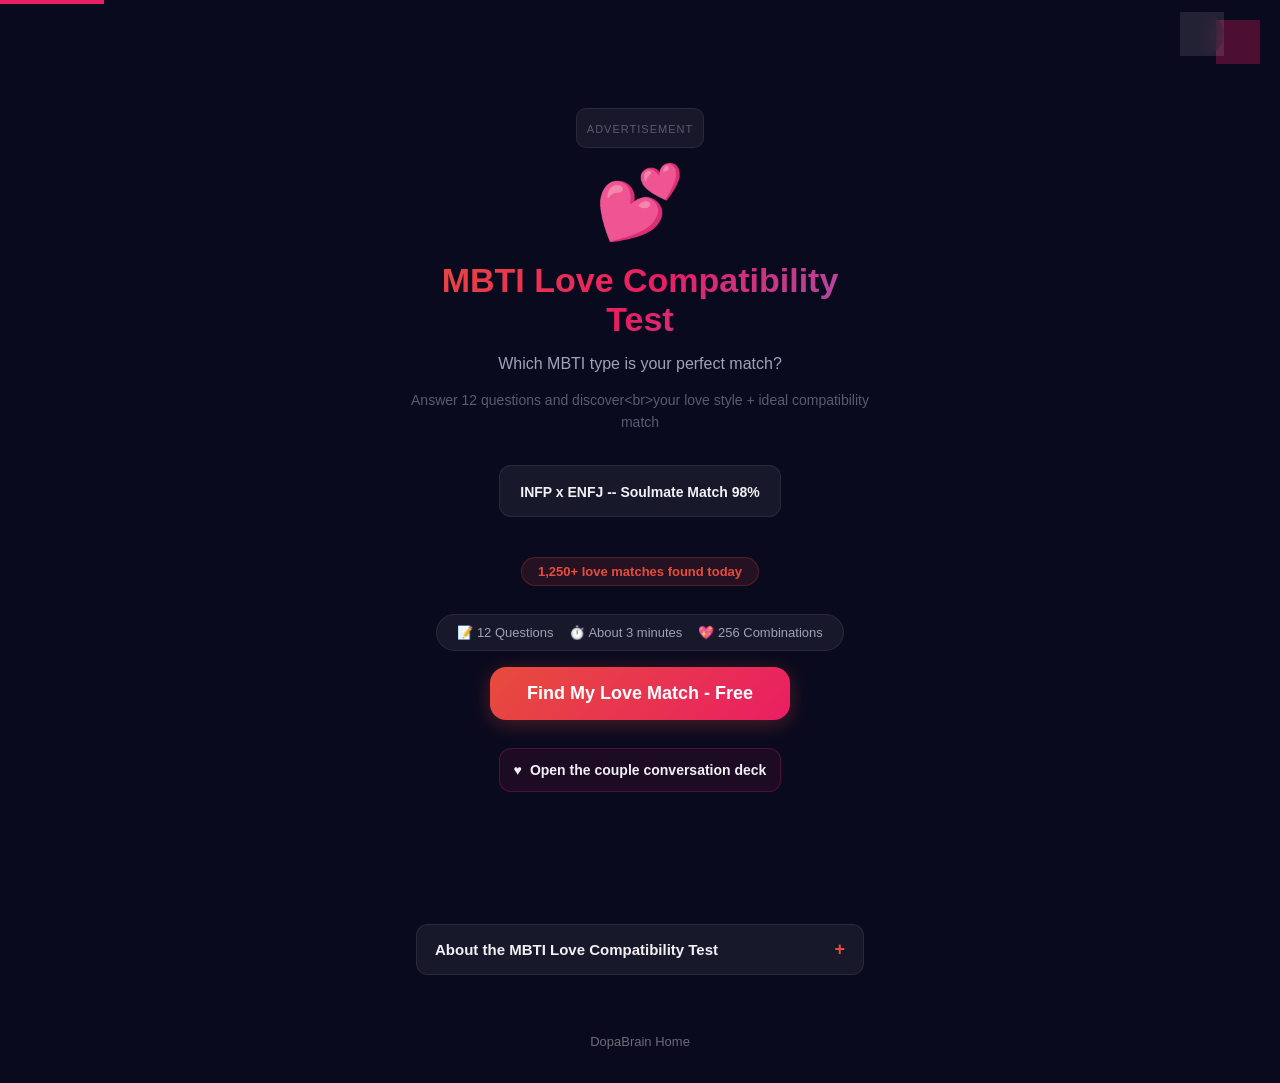
==== commit a2ca95bc: "Add couple conversation card deck" ====
--- a/index.html
+++ b/index.html
@@ -57,6 +57,7 @@
       "applicationCategory": "LifestyleApplication",
       "description": "Explore all 256 MBTI love compatibility combinations. Dating tips, relationship strengths, and best matches for all 16 personality types.",
       "url": "https://dopabrain.com/mbti-love/",
+      "dateModified": "2026-06-10",
       "image": "https://dopabrain.com/mbti-love/icon-512.svg",
       "operatingSystem": "All",
       "browserRequirements": "Requires JavaScript. Modern browser (Chrome, Safari, Firefox, Edge).",
@@ -207,6 +208,10 @@
                 <span data-i18n="intro.meta1"></span><span data-i18n="intro.meta2"></span><span data-i18n="intro.meta3"></span>
             </div>
             <button class="btn-start" id="btn-start" data-i18n="intro.start">Find My Love Match - Free</button>
+            <a class="conversation-deck-intro" id="conversation-deck-intro" href="/mbti-love/deck.html?source=mbti_love_intro">
+                <span aria-hidden="true">♥</span>
+                <span id="conversation-deck-intro-text">커플 대화 카드 바로 열기</span>
+            </a>
         </div>
     </div>
 
@@ -250,6 +255,15 @@
             <h3 class="mt16" data-i18n="result.caution"></h3>
             <div id="r-bottom2"></div>
         </div>
+
+        <a class="conversation-deck-result" id="conversation-deck-result" href="/mbti-love/deck.html?source=mbti_love_result">
+            <span class="conversation-deck-result-icon" aria-hidden="true">♥</span>
+            <span class="conversation-deck-result-copy">
+                <strong id="conversation-deck-result-title">결과를 실제 대화로 이어보세요</strong>
+                <small id="conversation-deck-result-desc">두 사람이 함께 뽑는 무료 대화 카드 12장</small>
+            </span>
+            <span class="conversation-deck-result-arrow" aria-hidden="true">→</span>
+        </a>
 
         <section class="next-step-card" id="next-step-card">
             <p class="next-step-label" data-i18n="result.nextStepLabel">Best Next Step</p>
--- a/css/style.css
+++ b/css/style.css
@@ -390,6 +390,15 @@
 .related-jump-btn { width: 100%; max-width: 420px; min-height: 48px; margin: 10px 0 0; border-radius: 12px; border: 1px solid rgba(255,255,255,0.12); background: rgba(255,255,255,0.05); color: var(--text, #fff); font-size: 14px; font-weight: 600; cursor: pointer; transition: transform 0.2s, border-color 0.2s; }
 .related-jump-btn:hover { transform: translateY(-2px); border-color: rgba(233,30,99,0.28); }
 .result-inline-ad { width: 100%; max-width: 420px; margin: 22px 0 0; padding: 14px; background: rgba(233,30,99,0.04); border: 1px solid rgba(233,30,99,0.12); border-radius: 16px; text-align: center; min-height: 110px; }
+.conversation-deck-intro{display:inline-flex;align-items:center;justify-content:center;gap:8px;margin-top:12px;min-height:46px;padding:10px 14px;border:1px solid rgba(233,30,99,.28);border-radius:12px;background:rgba(233,30,99,.08);color:var(--text);font-size:14px;font-weight:700;text-decoration:none;transition:transform .2s,border-color .2s}
+.conversation-deck-intro:hover{transform:translateY(-2px);border-color:rgba(233,30,99,.55)}
+.conversation-deck-result{display:grid;grid-template-columns:auto 1fr auto;align-items:center;gap:12px;width:100%;margin:14px 0;padding:16px;border:1px solid rgba(233,30,99,.25);border-radius:16px;background:linear-gradient(135deg,rgba(233,30,99,.14),rgba(124,58,237,.1));color:var(--text);text-decoration:none;box-shadow:0 12px 28px rgba(0,0,0,.12);transition:transform .2s,border-color .2s}
+.conversation-deck-result:hover{transform:translateY(-2px);border-color:rgba(233,30,99,.48)}
+.conversation-deck-result-icon{display:grid;place-items:center;width:42px;height:42px;border-radius:13px;background:linear-gradient(135deg,#e91e63,#7c3aed);color:#fff;font-size:20px}
+.conversation-deck-result-copy{min-width:0;text-align:left}
+.conversation-deck-result-copy strong{display:block;font-size:15px;line-height:1.35}
+.conversation-deck-result-copy small{display:block;margin-top:3px;color:var(--text-sec);font-size:12px;line-height:1.4}
+.conversation-deck-result-arrow{font-size:20px;color:#f9a8d4}
 .related-tests { margin-top: 24px; padding-top: 20px; border-top: 1px solid rgba(255,255,255,0.1); width: 100%; max-width: 420px; }
 .related-tests h3 { font-size: 16px; color: var(--text-secondary, #94a3b8); margin-bottom: 12px; text-align: center; }
 .related-grid { display: grid; grid-template-columns: 1fr 1fr; gap: 10px; }
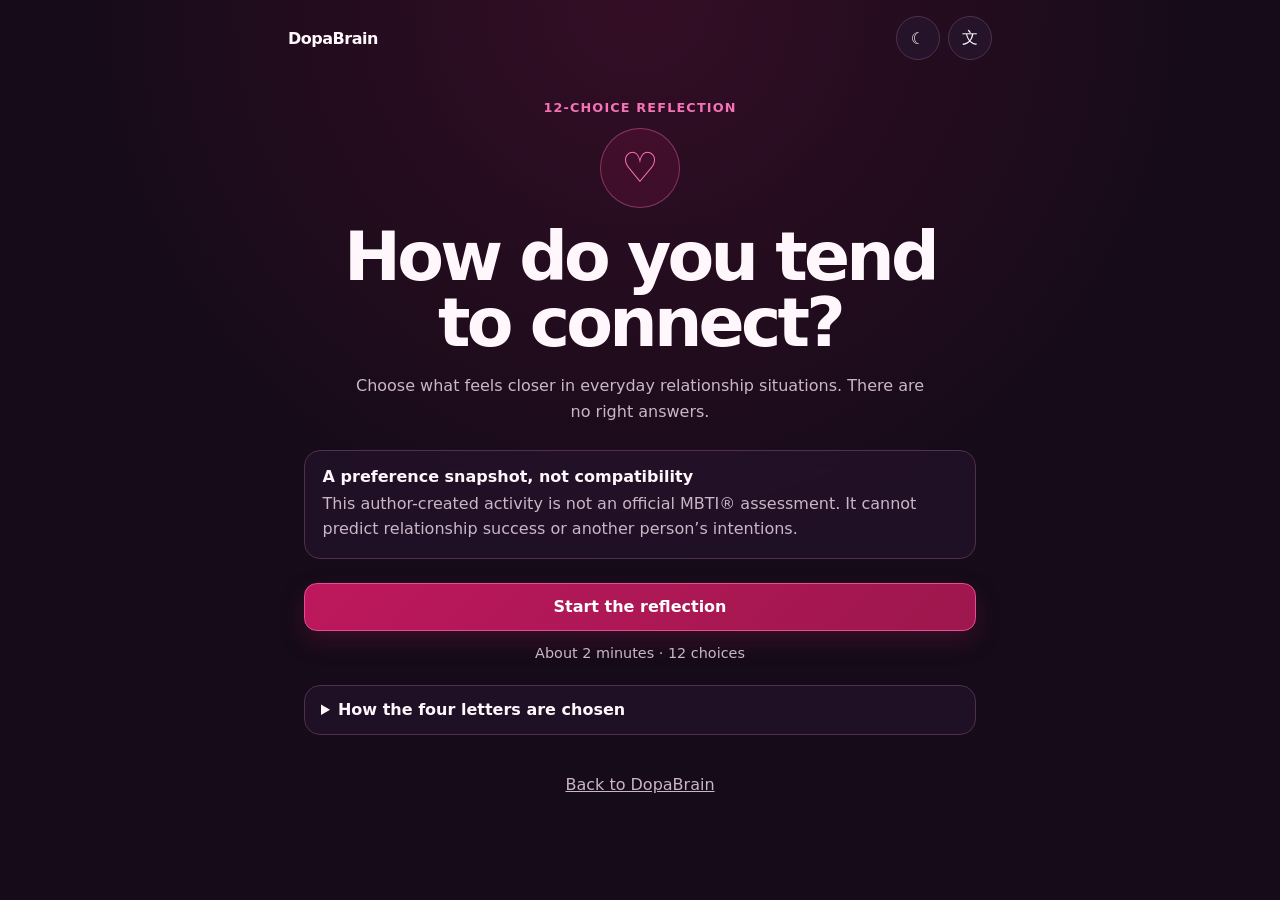
==== commit fc4a3338: "Replace MBTI compatibility claims with preference reflection" ====
--- a/index.html
+++ b/index.html
@@ -1,420 +1,80 @@
-<!DOCTYPE html>
+<!doctype html>
 <html lang="ko">
 <head>
-    <meta charset="UTF-8">
-    <meta name="viewport" content="width=device-width, initial-scale=1.0">
-    <meta name="robots" content="index, follow, max-image-preview:large">
-    <title>MBTI Love Compatibility Test - Free Online Quiz | DopaBrain</title>
-
-    <!-- Preconnect to external services for performance -->
-    <link rel="preconnect" href="https://www.googletagmanager.com">
-    <link rel="preconnect" href="https://pagead2.googlesyndication.com">
-    <link rel="dns-prefetch" href="https://www.google-analytics.com">
-
-    <!-- AdSense Script (loaded once in head) -->
-    <script async src="https://pagead2.googlesyndication.com/pagead/js/adsbygoogle.js?client=ca-pub-3600813755953882" crossorigin="anonymous"></script>
-    <meta name="description" content="Find your MBTI love match! Free compatibility test for all 16 types. Discover your dating style, best matches & relationship tips. Try now!">
-    <meta name="keywords" content="MBTI 궁합,MBTI 연애 궁합,MBTI 테스트,MBTI 유형,성격 유형 검사,MBTI 16가지 유형,MBTI 연애 궁합표,INFP ENFJ 궁합,MBTI 유형별 직업 추천,무료 MBTI 검사">
-    <meta property="og:title" content="MBTI Love Compatibility - Free Dating Guide | DopaBrain">
-    <meta property="og:description" content="All 256 MBTI love compatibility combos! Dating tips, relationship strengths & best matches for 16 types. Try free!">
-    <meta property="og:type" content="website">
-    <meta property="og:url" content="https://dopabrain.com/mbti-love/">
-    <meta property="og:image" content="https://dopabrain.com/portal/img/og/mbti-love.png">
-    <meta property="og:image:width" content="1200">
-    <meta property="og:image:height" content="630">
-    <meta property="og:image:type" content="image/png">
-    <meta property="og:locale" content="ko_KR">
-    <meta property="og:locale:alternate" content="en_US">
-    <meta property="og:locale:alternate" content="ja_JP">
-    <meta property="og:locale:alternate" content="zh_CN">
-    <meta property="og:locale:alternate" content="hi_IN">
-    <meta property="og:locale:alternate" content="ru_RU">
-    <meta name="twitter:card" content="summary_large_image">
-    <meta name="twitter:title" content="MBTI Love Compatibility - Free Dating Guide">
-    <meta name="twitter:description" content="256 MBTI love combos! Find your best match & dating tips. Try free!">
-    <meta name="twitter:image" content="https://dopabrain.com/portal/img/og/mbti-love.png">
-    <meta name="twitter:site" content="@dopabrain">
-    <link rel="canonical" href="https://dopabrain.com/mbti-love/">
-    <!-- hreflang for multilingual SEO -->
-    <link rel="alternate" hreflang="ko" href="https://dopabrain.com/mbti-love/?lang=ko">
-    <link rel="alternate" hreflang="en" href="https://dopabrain.com/mbti-love/?lang=en">
-    <link rel="alternate" hreflang="zh" href="https://dopabrain.com/mbti-love/?lang=zh">
-    <link rel="alternate" hreflang="hi" href="https://dopabrain.com/mbti-love/?lang=hi">
-    <link rel="alternate" hreflang="ru" href="https://dopabrain.com/mbti-love/?lang=ru">
-    <link rel="alternate" hreflang="ja" href="https://dopabrain.com/mbti-love/?lang=ja">
-    <link rel="alternate" hreflang="es" href="https://dopabrain.com/mbti-love/?lang=es">
-    <link rel="alternate" hreflang="pt" href="https://dopabrain.com/mbti-love/?lang=pt">
-    <link rel="alternate" hreflang="id" href="https://dopabrain.com/mbti-love/?lang=id">
-    <link rel="alternate" hreflang="tr" href="https://dopabrain.com/mbti-love/?lang=tr">
-    <link rel="alternate" hreflang="de" href="https://dopabrain.com/mbti-love/?lang=de">
-    <link rel="alternate" hreflang="fr" href="https://dopabrain.com/mbti-love/?lang=fr">
-    <link rel="alternate" hreflang="x-default" href="https://dopabrain.com/mbti-love/">
-    <script type="application/ld+json">
-    {
-      "@context": "https://schema.org",
-      "@type": "SoftwareApplication",
-      "name": "MBTI 연애 궁합·팁",
-      "applicationCategory": "LifestyleApplication",
-      "description": "Explore all 256 MBTI love compatibility combinations. Dating tips, relationship strengths, and best matches for all 16 personality types.",
-      "url": "https://dopabrain.com/mbti-love/",
-      "dateModified": "2026-06-10",
-      "image": "https://dopabrain.com/mbti-love/icon-512.svg",
-      "operatingSystem": "All",
-      "browserRequirements": "Requires JavaScript. Modern browser (Chrome, Safari, Firefox, Edge).",
-      "author": {
-        "@type": "Organization",
-        "name": "DopaBrain",
-        "url": "https://dopabrain.com/"
-      },
-      "publisher": {
-        "@type": "Organization",
-        "name": "DopaBrain",
-        "url": "https://dopabrain.com/"
-      },
-      "inLanguage": ["ko", "en", "zh", "hi", "ru"],
-      "offers": {
-        "@type": "Offer",
-        "price": "0",
-        "priceCurrency": "USD",
-        "availability": "https://schema.org/InStock"
-      },
-      "aggregateRating": {
-        "@type": "AggregateRating",
-        "ratingValue": "4.5",
-        "ratingCount": "1250",
-        "bestRating": "5",
-        "worstRating": "1"
-      },
-      "featureList": "16 MBTI Types, 256 Compatibility Combinations, Love Style Analysis, AI Premium Analysis, Result Image Save, Social Sharing",
-      "screenshot": "https://dopabrain.com/mbti-love/icon-512.svg"
-    }
-    </script>
-    <!-- BreadcrumbList -->
-    <script type="application/ld+json">
-    {
-        "@context": "https://schema.org",
-        "@type": "BreadcrumbList",
-        "itemListElement": [
-            { "@type": "ListItem", "position": 1, "name": "Home", "item": "https://dopabrain.com/" },
-            { "@type": "ListItem", "position": 2, "name": "Tests", "item": "https://dopabrain.com/portal/" },
-            { "@type": "ListItem", "position": 3, "name": "MBTI Tests", "item": "https://dopabrain.com/portal/" },
-            { "@type": "ListItem", "position": 4, "name": "MBTI Love Compatibility", "item": "https://dopabrain.com/mbti-love/" }
-        ]
-    }
-    </script>
-    <!-- FAQPage -->
-    <script type="application/ld+json">
-    {
-        "@context": "https://schema.org",
-        "@type": "FAQPage",
-        "mainEntity": [
-            {
-                "@type": "Question",
-                "name": "What is MBTI love compatibility?",
-                "acceptedAnswer": { "@type": "Answer", "text": "MBTI love compatibility analyzes how the 16 Myers-Briggs personality types interact in romantic relationships. It examines cognitive functions, communication styles, and emotional needs to determine which pairings tend to thrive and which may face challenges." }
-            },
-            {
-                "@type": "Question",
-                "name": "Which MBTI types are most compatible in love?",
-                "acceptedAnswer": { "@type": "Answer", "text": "Some highly compatible pairings include INFP-ENFJ, INTJ-ENFP, ISTJ-ESFP, and INTP-ENTJ. These combinations balance each other's strengths and weaknesses, creating complementary dynamics in relationships." }
-            },
-            {
-                "@type": "Question",
-                "name": "How does the MBTI love test work?",
-                "acceptedAnswer": { "@type": "Answer", "text": "The test asks 12 questions about your dating preferences, communication style, and emotional responses in romantic situations. Your answers determine your love style type and reveal your top 3 best matches and 2 challenging pairings from all 16 MBTI types." }
-            },
-            {
-                "@type": "Question",
-                "name": "Can different MBTI types have successful relationships?",
-                "acceptedAnswer": { "@type": "Answer", "text": "Absolutely! While some MBTI pairings have natural chemistry, any two types can build a successful relationship with mutual understanding and effort. The test provides specific tips for improving communication regardless of type combination." }
-            },
-            {
-                "@type": "Question",
-                "name": "How many MBTI love combinations are there?",
-                "acceptedAnswer": { "@type": "Answer", "text": "There are 256 possible MBTI love combinations (16 x 16). This test analyzes all 256 pairings, giving you a complete compatibility breakdown with personalized dating tips for your specific type." }
-            }
-        ]
-    }
-    </script>
-    <link rel="manifest" href="manifest.json">
-    <meta name="theme-color" content="#e91e63">
-    <meta name="apple-mobile-web-app-capable" content="yes">
-    <link rel="icon" type="image/svg+xml" href="icon-192.svg">
-    <link rel="apple-touch-icon" href="icon-192.svg">
-    <script async src="https://www.googletagmanager.com/gtag/js?id=G-J8GSWM40TV"></script>
-    <script>window.dataLayer=window.dataLayer||[];function gtag(){dataLayer.push(arguments);}gtag('js',new Date());gtag('config','G-J8GSWM40TV');</script>
-<script>setTimeout(function(){if(typeof gtag!=='undefined')gtag('event','page_engage',{event_category:'mbti_love',engagement_time_msec:5000})},5000);</script>
-    <link rel="stylesheet" href="css/style.css">
-    <link rel="preload" href="js/i18n.js" as="script">
-    <link rel="preload" href="js/data.js" as="script">
-    <link rel="preload" href="js/app.js" as="script">
+  <meta charset="utf-8">
+  <meta name="viewport" content="width=device-width,initial-scale=1">
+  <meta name="robots" content="index,follow,max-image-preview:large">
+  <meta name="description" content="A transparent 12-question snapshot of relationship preferences, followed by practical conversation cards. Not an official MBTI assessment or compatibility score.">
+  <meta name="dateModified" content="2026-09-05">
+  <meta name="theme-color" content="#211126">
+  <meta property="og:title" content="4-Letter Relationship Preference Snapshot | DopaBrain">
+  <meta property="og:description" content="Reflect on four relationship-preference axes with 12 choices. No compatibility percentage or diagnosis.">
+  <meta property="og:type" content="website">
+  <meta property="og:url" content="https://dopabrain.com/mbti-love/">
+  <meta property="og:image" content="https://dopabrain.com/mbti-love/og-image.jpg">
+  <meta name="twitter:card" content="summary_large_image">
+  <link rel="canonical" href="https://dopabrain.com/mbti-love/">
+  <link rel="alternate" hreflang="x-default" href="https://dopabrain.com/mbti-love/">
+  <link rel="manifest" href="manifest.json">
+  <link rel="icon" href="icon-192.svg" type="image/svg+xml">
+  <link rel="stylesheet" href="css/style.css">
+  <title>4-Letter Relationship Preference Snapshot | DopaBrain</title>
+  <script type="application/ld+json">
+  {"@context":"https://schema.org","@type":"WebApplication","name":"4-Letter Relationship Preference Snapshot","applicationCategory":"LifestyleApplication","description":"A 12-question author-created reflection on four relationship-preference axes. It is not an official MBTI assessment or compatibility score.","url":"https://dopabrain.com/mbti-love/","operatingSystem":"All","inLanguage":["ko","en","zh","hi","ru","ja","es","pt","id","tr","de","fr"],"offers":{"@type":"Offer","price":"0","priceCurrency":"USD"}}
+  </script>
+  <script async src="https://www.googletagmanager.com/gtag/js?id=G-J8GSWM40TV"></script>
+  <script>window.dataLayer=window.dataLayer||[];function gtag(){dataLayer.push(arguments)}gtag('js',new Date());gtag('config','G-J8GSWM40TV');</script>
 </head>
-<body>
-    <!-- Skip to main content link for keyboard users -->
-    <a href="#main-content" class="skip-link" data-i18n="app.skipLink">Skip to main</a>
-
-<div class="app-loader" id="app-loader">
-    <div class="loader-content">
-        <div class="loader-emoji">💕</div>
-        <div class="loader-spinner"></div>
-        <div class="loader-text" data-i18n="app.loading">로딩 중...</div>
+<body data-ad-serving="suspended-invalid-traffic-2026-09-03">
+  <a class="skip-link" href="#main-content" data-i18n="app.skipLink">Skip to main content</a>
+  <div id="app-loader" role="status" aria-live="polite" style="position:fixed;inset:0;z-index:30;display:grid;place-items:center;background:#150b19;color:#fff7fb;font-weight:800">DopaBrain</div>
+  <header class="topbar">
+    <a class="brand" href="/portal/">DopaBrain</a>
+    <div class="controls">
+      <button id="theme-toggle" class="icon-button" type="button" aria-label="Toggle color theme">☾</button>
+      <div class="language-selector">
+        <button id="lang-toggle" class="icon-button" type="button" aria-label="Choose language" aria-expanded="false">文</button>
+        <div id="lang-menu" class="lang-menu" hidden>
+          <button data-lang="ko">한국어</button><button data-lang="en">English</button><button data-lang="ja">日本語</button><button data-lang="zh">中文</button>
+          <button data-lang="es">Español</button><button data-lang="pt">Português</button><button data-lang="de">Deutsch</button><button data-lang="fr">Français</button>
+          <button data-lang="hi">हिन्दी</button><button data-lang="id">Indonesia</button><button data-lang="tr">Türkçe</button><button data-lang="ru">Русский</button>
+        </div>
+      </div>
     </div>
-</div>
-
-<div class="app-container">
-    <!-- LANGUAGE SELECTOR -->
-    <div class="language-selector">
-        <button class="lang-btn" id="lang-toggle" title="Change language">🌐</button>
-        <div class="lang-menu hidden" id="lang-menu">
-            <button class="lang-option" data-lang="ko">🇰🇷 한국어</button>
-            <button class="lang-option" data-lang="en">🇺🇸 English</button>
-            <button class="lang-option" data-lang="ja">🇯🇵 日本語</button>
-            <button class="lang-option" data-lang="es">🇪🇸 Español</button>
-            <button class="lang-option" data-lang="pt">🇧🇷 Português</button>
-            <button class="lang-option" data-lang="zh">🇨🇳 简体中文</button>
-            <button class="lang-option" data-lang="id">🇮🇩 Bahasa Indonesia</button>
-            <button class="lang-option" data-lang="tr">🇹🇷 Türkçe</button>
-            <button class="lang-option" data-lang="de">🇩🇪 Deutsch</button>
-            <button class="lang-option" data-lang="fr">🇫🇷 Français</button>
-            <button class="lang-option" data-lang="hi">🇮🇳 हिन्दी</button>
-            <button class="lang-option" data-lang="ru">🇷🇺 Русский</button>
-        </div>
-    </div>
-    <!-- 테마 토글 -->
-    <button class="theme-toggle" id="theme-toggle" aria-label="Toggle theme">☀️</button>
-    <!-- INTRO -->
-    <div class="screen intro-screen active" id="intro-screen">
-        <div class="ad-banner"><span class="ad-placeholder" data-i18n="ads.banner"></span></div>
-        <div class="intro-content">
-            <div class="intro-icon">💕</div>
-            <h1 data-i18n="intro.title">MBTI Love Compatibility Test</h1>
-            <p class="intro-sub" data-i18n="intro.sub"></p>
-            <p class="intro-desc" data-i18n="intro.desc"></p>
-
-            <!-- Result Preview Carousel -->
-            <div class="result-carousel" aria-live="polite">
-                <div class="carousel-track">
-                    <div class="carousel-item" data-i18n="engage.result1">INFP x ENFJ -- Soulmate Match 98%</div>
-                    <div class="carousel-item" data-i18n="engage.result2">INTJ x ENFP -- Intellectual Spark 95%</div>
-                    <div class="carousel-item" data-i18n="engage.result3">ISFJ x ESFP -- Warm Balance 92%</div>
-                    <div class="carousel-item" data-i18n="engage.result4">INTP x ENTJ -- Power Duo 90%</div>
-                </div>
-            </div>
-
-            <!-- Social Proof Badge -->
-            <div class="social-proof-badge" data-i18n="engage.socialProof">1,250+ love matches found today</div>
-
-            <div class="intro-meta">
-                <span data-i18n="intro.meta1"></span><span data-i18n="intro.meta2"></span><span data-i18n="intro.meta3"></span>
-            </div>
-            <button class="btn-start" id="btn-start" data-i18n="intro.start">Find My Love Match - Free</button>
-            <a class="conversation-deck-intro" id="conversation-deck-intro" href="/mbti-love/deck.html?source=mbti_love_intro">
-                <span aria-hidden="true">♥</span>
-                <span id="conversation-deck-intro-text">커플 대화 카드 바로 열기</span>
-            </a>
-        </div>
-    </div>
-
-    <!-- QUESTION -->
-    <div class="screen question-screen hidden" id="question-screen">
-        <div class="progress-area">
-            <div class="progress-bar"><div class="progress-fill" id="progress-fill"></div></div>
-            <span class="progress-text" id="progress-text"></span>
-        </div>
-        <div class="question-card" id="question-card">
-            <p class="q-text" id="q-text"></p>
-            <div class="q-options" id="q-options"></div>
-        </div>
-    </div>
-
-    <!-- LOADING -->
-    <div class="screen loading-screen hidden" id="loading-screen">
-        <div class="loading-content">
-            <div class="loading-icon">💕</div>
-            <p data-i18n="loading.text"></p>
-            <div class="loading-bar"><div class="loading-fill" id="loading-fill"></div></div>
-        </div>
-    </div>
-
-    <!-- RESULT -->
-    <div class="screen result-screen hidden" id="result-screen">
-        <div class="result-card">
-            <p class="r-label" data-i18n="result.label"></p>
-            <div class="r-emoji" id="r-emoji"></div>
-            <div class="r-type" id="r-type"></div>
-            <h2 class="r-title" id="r-title"></h2>
-            <p class="r-desc" id="r-desc"></p>
-            <div class="r-keywords" id="r-keywords"></div>
-            <div class="r-section"><h3 data-i18n="result.idealType"></h3><p id="r-ideal"></p></div>
-            <div class="r-section"><h3 data-i18n="result.tip"></h3><p id="r-tip"></p></div>
-        </div>
-
-        <div class="matches-card">
-            <h3 data-i18n="result.top3"></h3>
-            <div id="r-top3"></div>
-            <h3 class="mt16" data-i18n="result.caution"></h3>
-            <div id="r-bottom2"></div>
-        </div>
-
-        <a class="conversation-deck-result" id="conversation-deck-result" href="/mbti-love/deck.html?source=mbti_love_result">
-            <span class="conversation-deck-result-icon" aria-hidden="true">♥</span>
-            <span class="conversation-deck-result-copy">
-                <strong id="conversation-deck-result-title">결과를 실제 대화로 이어보세요</strong>
-                <small id="conversation-deck-result-desc">두 사람이 함께 뽑는 무료 대화 카드 12장</small>
-            </span>
-            <span class="conversation-deck-result-arrow" aria-hidden="true">→</span>
-        </a>
-
-        <section class="next-step-card" id="next-step-card">
-            <p class="next-step-label" data-i18n="result.nextStepLabel">Best Next Step</p>
-            <div class="next-step-head">
-                <span class="next-step-emoji" id="primary-related-emoji">💕</span>
-                <div class="next-step-copy">
-                    <h3 class="next-step-title" id="primary-related-title">Attachment Style</h3>
-                    <p class="next-step-desc" id="primary-related-desc" data-i18n="result.nextStepDesc">Open the strongest follow-up test for your current MBTI love result.</p>
-                </div>
-            </div>
-            <a href="/attachment-style/" class="next-step-cta" id="primary-related-cta" data-related-key="attachment-style" data-related-rank="1">
-                <span id="primary-related-cta-text" data-i18n="result.nextStepCta">Open Follow-up</span>
-            </a>
-        </section>
-
-        <button class="btn-compat" id="btn-compat" data-i18n="compatibility.button"></button>
-
-        <button class="btn-premium" id="btn-premium">
-            <span>✨</span><span data-i18n="premium.button"></span><span class="badge" data-i18n="premium.badge"></span>
-        </button>
-
-        <div class="premium-result hidden" id="premium-result">
-            <div class="premium-card"><h3 data-i18n="premium.title"></h3><div id="premium-content"></div></div>
-        </div>
-
-        <div class="result-actions">
-            <!-- Canvas for image generation -->
-            <canvas id="result-canvas" width="1080" height="1080" style="display:none;"></canvas>
-            <button class="btn-share" id="btn-share" data-i18n="actions.share"></button>
-            <button class="btn-save" id="btn-save-image" data-i18n="actions.saveImage"></button>
-            <button class="btn-retry" id="btn-retry" data-i18n="actions.retry"></button>
-        </div>
-
-        <p class="percentile-stat" id="percentile-stat"></p>
-
-        <button class="related-jump-btn" id="related-jump-btn" data-i18n="result.jumpToMore">See More Follow-up Tests</button>
-
-        <!-- In-article ad between result actions and recommendations -->
-        <div class="result-inline-ad" id="result-inline-ad">
-          <ins class="adsbygoogle"
-               style="display:block"
-               data-ad-client="ca-pub-3600813755953882"
-               data-ad-slot="auto"
-               data-ad-format="auto"
-               data-full-width-responsive="true"></ins>
-        </div>
-
-        <div class="related-tests">
-            <h3 data-i18n="result.moreTests">Explore More</h3>
-            <div class="related-grid" id="related-grid">
-                <a href="/attachment-style/" class="related-card" data-related-key="attachment-style" style="--card-color:#e879a0"><span class="related-emoji">&#128149;</span><span class="related-name" data-i18n="related.attachmentStyle">Attachment Style</span></a>
-                <a href="/love-language/" class="related-card" data-related-key="love-language" style="--card-color:#f59e0b"><span class="related-emoji">&#128140;</span><span class="related-name" data-i18n="related.loveLanguage">Love Language</span></a>
-                <a href="/eq-test/" class="related-card" data-related-key="eq-test" style="--card-color:#06b6d4"><span class="related-emoji">&#127917;</span><span class="related-name" data-i18n="related.eqTest">EQ Test</span></a>
-                <a href="/rizz-score/" class="related-card" data-related-key="rizz-score" style="--card-color:#8b5cf6"><span class="related-emoji">&#128526;</span><span class="related-name" data-i18n="related.rizzScore">Rizz Score</span></a>
-            </div>
-        </div>
-
-        <div class="share-cta-section">
-            <p class="compare-invite" data-i18n="share.compareWith"></p>
-        </div>
-
-        <div class="ad-banner"><span class="ad-placeholder" data-i18n="ads.banner"></span></div>
-    </div>
-
-    <!-- COMPAT CHECK -->
-    <div class="screen compat-screen hidden" id="compat-screen">
-        <div class="compat-header">
-            <button class="btn-back" id="btn-compat-back" data-i18n="compatibility.back"></button>
-            <h2 data-i18n="compatibility.header"></h2>
-        </div>
-        <p class="compat-instruction" data-i18n="compatibility.instruction"></p>
-        <div class="compat-grid" id="compat-grid"></div>
-        <div id="compat-result-area"></div>
-    </div>
-
-    <!-- AD OVERLAY -->
-    <div class="overlay hidden" id="ad-overlay">
-        <div class="ad-modal">
-            <p class="ad-label" data-i18n="ads.label"></p>
-            <div class="ad-placeholder-lg" data-i18n="ads.banner"></div>
-            <div class="ad-timer"><span id="ad-countdown">5</span><span data-i18n="ads.closeIn"></span></div>
-            <button class="btn-close-ad hidden" id="btn-close-ad" data-i18n="ads.close"></button>
-        </div>
-    </div>
-
-    <!-- SHARE MODAL -->
-    <div class="overlay hidden" id="share-modal">
-        <div class="share-modal-content">
-            <button class="share-modal-close" id="share-close">&times;</button>
-            <h2 class="share-modal-title" data-i18n="share.title"></h2>
-            <p class="share-modal-subtitle" data-i18n="share.subtitle"></p>
-
-            <div class="share-buttons">
-                <button class="share-btn share-twitter" id="share-twitter" title="Twitter/X">
-                    <span class="share-icon">𝕏</span>
-                    <span class="share-label" data-i18n="share.twitter"></span>
-                </button>
-                <button class="share-btn share-facebook" id="share-facebook" title="Facebook">
-                    <span class="share-icon">f</span>
-                    <span class="share-label" data-i18n="share.facebook"></span>
-                </button>
-                <button class="share-btn share-kakaotalk" id="share-kakaotalk" title="KakaoTalk">
-                    <span class="share-icon">💬</span>
-                    <span class="share-label" data-i18n="share.kakaotalk"></span>
-                </button>
-                <button class="share-btn share-copy" id="share-copy" title="Copy Link">
-                    <span class="share-icon">🔗</span>
-                    <span class="share-label" data-i18n="share.copyLink"></span>
-                </button>
-            </div>
-
-            <div class="share-native-divider" id="share-native-divider">
-                <span class="share-divider-text">또는</span>
-            </div>
-
-            <button class="share-btn-native" id="share-native" data-i18n="share.nativeShare"></button>
-        </div>
-    </div>
-
-    <canvas id="share-canvas" width="1080" height="1080" style="display:none"></canvas>
-
-    <!-- About Section -->
-    <section class="about-section collapsible-section" id="about-section">
-      <details>
-        <summary data-i18n="about.toggle">About the MBTI Love Compatibility Test</summary>
-        <div class="about-content">
-          <h2 data-i18n="about.heading1">How the MBTI Love Compatibility Test Works</h2>
-          <p data-i18n="about.text1">The MBTI Love Compatibility Test uses 12 carefully crafted questions about your dating preferences, communication style, and emotional responses in romantic situations. Your answers determine your MBTI love style and reveal your top 3 best matches and 2 challenging pairings from all 16 personality types, covering all 256 possible combinations.</p>
-          <h2 data-i18n="about.heading2">Understanding MBTI Love Compatibility</h2>
-          <p data-i18n="about.text2">MBTI compatibility in love depends on how cognitive functions interact between partners. Complementary types often balance each other — an intuitive dreamer pairs well with a sensing realist, while a thinking type may complement a feeling type. Understanding these dynamics helps build stronger, more fulfilling relationships regardless of type pairing.</p>
-        </div>
-      </details>
+  </header>
+  <main id="main-content" class="shell">
+    <section id="intro-screen" class="screen active">
+      <p class="eyebrow" data-i18n="intro.eyebrow">12-choice reflection</p>
+      <div class="hero-icon" aria-hidden="true">♡</div>
+      <h1 data-i18n="intro.title">How do you tend to connect?</h1>
+      <p class="lede" data-i18n="intro.sub">Choose what feels closer in everyday relationship situations. There are no right answers.</p>
+      <div class="notice"><strong data-i18n="intro.boundaryTitle">A preference snapshot, not compatibility</strong><p data-i18n="intro.boundary">This author-created activity is not an official MBTI® assessment. It cannot predict relationship success or another person’s intentions.</p></div>
+      <button id="btn-start" class="primary" type="button" data-i18n="intro.start">Start the reflection</button>
+      <p class="fine" data-i18n="intro.meta">About 2 minutes · 12 choices</p>
+      <details class="method"><summary data-i18n="intro.methodTitle">How the four letters are chosen</summary><p data-i18n="intro.method">Each answer adds one point to one letter on its shown axis. The higher letter is displayed; a tie uses your first answer on that axis.</p></details>
     </section>
-
-    <!-- Footer with Home Link -->
-    <footer class="game-footer">
-        <a href="https://dopabrain.com/portal/" class="back-link" data-i18n="game.back">
-            <svg viewBox="0 0 24 24" fill="none" stroke="currentColor" stroke-width="2" width="16" height="16"><path d="m15 18-6-6 6-6"></path></svg>
-            DopaBrain Home
-        </a>
-    </footer>
-</div>
-<script src="js/i18n.js" defer></script>
-<script src="js/data.js" defer></script>
-<script src="js/error-handler.js" defer></script>
-<script src="js/app.js" defer></script>
-<script src="/portal/js/cross-promo.js" defer></script>
-<script>
-if ('serviceWorker' in navigator) {
-  navigator.serviceWorker.register('sw.js').catch(() => {});
-}
-</script>
+    <section id="question-screen" class="screen" aria-live="polite">
+      <div class="progress-row"><span id="progress-text">1 / 12</span><span data-i18n="question.choose">Choose one</span></div>
+      <div class="progress-track"><div id="progress-fill"></div></div>
+      <article class="question-card"><h2 id="q-text"></h2><div id="q-options" class="options"></div></article>
+    </section>
+    <section id="result-screen" class="screen" aria-live="polite">
+      <p class="eyebrow" data-i18n="result.eyebrow">Your answer snapshot</p>
+      <div class="result-code" id="r-type">----</div>
+      <p class="lede" data-i18n="result.summary">These letters are shorthand for the choices you made today.</p>
+      <div id="axis-list" class="axis-list"></div>
+      <div class="notice"><strong data-i18n="result.boundaryTitle">Keep the label lightly</strong><p data-i18n="result.boundary">It does not establish your personality or compatibility. Preferences can change by person and situation.</p></div>
+      <a id="next-action" class="primary link-button" href="/mbti-love/deck.html?lang=ko&amp;source=mbti_love_result" data-i18n="result.nextAction">Turn this into a real conversation</a>
+      <div class="actions"><button id="share-page" class="secondary" type="button" data-i18n="actions.share">Share this activity</button><button id="btn-retry" class="secondary" type="button" data-i18n="actions.retry">Try again</button></div>
+      <p id="share-status" class="status" role="status"></p>
+      <nav class="related" aria-label="Related reflections"><h3 data-i18n="result.relatedTitle">Two related reflections</h3><div class="related-grid">
+        <a href="/attachment-style/" data-related-slug="attachment-style"><span aria-hidden="true">⌁</span><strong data-i18n="related.attachmentStyle">Attachment reflection</strong></a>
+        <a href="/love-language/" data-related-slug="love-language"><span aria-hidden="true">✉</span><strong data-i18n="related.loveLanguage">Love-language reflection</strong></a>
+      </div></nav>
+    </section>
+  </main>
+  <footer><a href="/portal/" data-i18n="app.backHome">Back to DopaBrain</a></footer>
+  <script src="js/i18n.js"></script><script src="js/data.js"></script><script src="js/app.js"></script>
+  <script>if('serviceWorker'in navigator)addEventListener('load',()=>navigator.serviceWorker.register('sw.js').catch(()=>{}));</script>
 </body>
 </html>
--- a/css/style.css
+++ b/css/style.css
@@ -1,986 +1 @@
-/* MBTI Love Compatibility - 2026 Design */
-:root{--primary:#e74c3c;--bg:#0a0a1e;--surface:rgba(255,255,255,0.06);--border:rgba(255,255,255,0.08);--text:#f0f0f5;--text-sec:#a0a0b8;--text-dim:#5a5a70;--radius:16px;--tr:opacity .3s cubic-bezier(.4,0,.2,1), transform .3s cubic-bezier(.4,0,.2,1), background-color .3s cubic-bezier(.4,0,.2,1);}
-*,*::before,*::after {
-    margin:0;
-    padding:0;
-    box-sizing:border-box;
-    -webkit-tap-highlight-color: transparent;
-    -webkit-touch-callout: none;
-}
-
-/* 터치 최적화 */
-button, a, input, [role="button"], [role="link"] {
-    touch-action: manipulation;
-    -webkit-user-select: none;
-    user-select: none;
-}
-
-input[type="text"], textarea {
-    -webkit-user-select: text;
-    user-select: text;
-}
-html{scroll-behavior:smooth;}
-body{font-family:-apple-system,BlinkMacSystemFont,'Segoe UI',Roboto,sans-serif;background:var(--bg);color:var(--text);min-height:100vh;-webkit-font-smoothing:antialiased;}
-/* App Loader */
-.app-loader{position:fixed;top:0;left:0;width:100%;height:100%;background:var(--bg);display:flex;align-items:center;justify-content:center;z-index:10000;transition:opacity .3s ease,visibility .3s ease;}
-.app-loader.hidden{opacity:0;visibility:hidden;pointer-events:none;}
-.loader-content{display:flex;flex-direction:column;align-items:center;gap:20px;}
-.loader-emoji{font-size:48px;animation:loader-bounce 1s ease-in-out infinite;}
-.loader-spinner{width:40px;height:40px;border:3px solid rgba(255,255,255,0.1);border-top-color:var(--primary);border-radius:50%;animation:loader-spin .8s linear infinite;}
-.loader-text{font-size:14px;color:var(--text-sec);letter-spacing:1px;font-weight:500;}
-@keyframes loader-spin{to{transform:rotate(360deg);}}
-@keyframes loader-bounce{0%,100%{transform:translateY(0);}50%{transform:translateY(-10px);}}
-.hidden{display:none!important;}
-.app-container{max-width:500px;margin:0 auto;min-height:100vh;}
-.screen{padding:16px;display:flex;flex-direction:column;}
-.screen.hidden{display:none;}
-.ad-banner{background:var(--surface);backdrop-filter:blur(10px);border:1px solid var(--border);border-radius:10px;padding:10px;text-align:center;margin-bottom:12px;}
-.ad-placeholder{color:var(--text-dim);font-size:11px;letter-spacing:1px;text-transform:uppercase;}
-.mt16{margin-top:16px;}
-
-/* INTRO */
-.intro-screen{justify-content:center;align-items:center;min-height:100vh;}
-.intro-content{text-align:center;display:flex;flex-direction:column;align-items:center;gap:16px;}
-.intro-icon{font-size:72px;animation:floatAnim 2s ease-in-out infinite;}
-@keyframes floatAnim{0%,100%{transform:translateY(0);}50%{transform:translateY(-12px);}}
-.intro-content h1{font-size:34px;font-weight:900;background:linear-gradient(135deg,#e74c3c,#e91e63,#9b59b6);-webkit-background-clip:text;-webkit-text-fill-color:transparent;background-clip:text;}
-.intro-sub{font-size:16px;color:var(--text-sec);}
-.intro-desc{font-size:14px;color:var(--text-dim);line-height:1.6;}
-.intro-meta{display:flex;gap:16px;font-size:13px;color:var(--text-sec);background:var(--surface);border:1px solid var(--border);border-radius:100px;padding:10px 20px;}
-.btn-start{width:100%;max-width:300px;padding:16px;background:linear-gradient(135deg,#e74c3c,#e91e63);color:#fff;border:none;border-radius:var(--radius);font-size:18px;font-weight:700;cursor:pointer;transition:var(--tr);min-height:52px;box-shadow:0 4px 20px rgba(231,76,60,0.3);}
-.btn-start:hover{transform:scale(1.03);box-shadow:0 6px 28px rgba(231,76,60,0.5);}
-
-/* QUESTION */
-.question-screen{padding-top:20px;}
-.progress-area{display:flex;align-items:center;gap:12px;margin-bottom:20px;}
-.progress-bar{flex:1;height:6px;background:var(--surface);border-radius:100px;overflow:hidden;}
-.progress-fill{height:100%;background:linear-gradient(90deg,#e74c3c,#e91e63);border-radius:100px;transition:width .4s ease;width:0;}
-.progress-text{font-size:13px;color:var(--text-sec);font-weight:600;white-space:nowrap;}
-.question-card{background:var(--surface);backdrop-filter:blur(10px);border:1px solid var(--border);border-radius:var(--radius);padding:24px 20px;}
-.question-card.slide-in{animation:slideIn .35s ease-out;}
-@keyframes slideIn{from{opacity:0;transform:translateX(30px);}to{opacity:1;transform:translateX(0);}}
-.q-text{font-size:18px;font-weight:700;line-height:1.5;margin-bottom:20px;text-align:center;}
-.q-options{display:flex;flex-direction:column;gap:10px;}
-.option-btn{width:100%;padding:14px 16px;background:rgba(255,255,255,0.04);border:1px solid var(--border);border-radius:12px;color:var(--text);font-size:15px;text-align:left;cursor:pointer;transition:var(--tr);min-height:48px;animation:fadeUp .3s ease forwards;opacity:0;}
-@keyframes fadeUp{from{opacity:0;transform:translateY(10px);}to{opacity:1;transform:translateY(0);}}
-.option-btn:hover{background:rgba(231,76,60,0.1);border-color:rgba(231,76,60,0.3);}
-.option-btn.selected{background:rgba(231,76,60,0.2);border-color:#e74c3c;font-weight:600;}
-
-/* LOADING */
-.loading-screen{justify-content:center;align-items:center;min-height:100vh;}
-.loading-content{text-align:center;display:flex;flex-direction:column;align-items:center;gap:20px;}
-.loading-icon{font-size:64px;animation:floatAnim 1.5s ease-in-out infinite;}
-.loading-content p{font-size:16px;color:var(--text-sec);}
-.loading-bar{width:200px;height:6px;background:var(--surface);border-radius:100px;overflow:hidden;}
-.loading-fill{height:100%;background:linear-gradient(90deg,#e74c3c,#e91e63);border-radius:100px;transition:width .3s ease;width:0;}
-
-/* RESULT */
-.result-screen{overflow-y:auto;max-height:100vh;padding-bottom:80px;}
-.result-card{background:linear-gradient(135deg, var(--surface) 0%, rgba(255,255,255,0.02) 100%);backdrop-filter:blur(10px);border:2px solid var(--border);border-radius:var(--radius);padding:24px 20px;text-align:center;margin-bottom:12px;position:relative;overflow:hidden;animation:popInCard 0.5s cubic-bezier(0.34,1.56,0.64,1);}@keyframes popInCard{from{opacity:0;transform:scale(0.95) translateY(30px);}to{opacity:1;transform:scale(1) translateY(0);}}
-.r-label{font-size:13px;color:var(--text-dim);text-transform:uppercase;letter-spacing:2px;margin-bottom:8px;}
-.r-emoji{font-size:64px;margin:8px 0;}
-.r-type{font-size:36px;font-weight:900;margin-bottom:4px;}
-.r-title{font-size:22px;font-weight:800;margin-bottom:12px;}
-.r-desc{font-size:14px;color:var(--text-sec);line-height:1.6;margin-bottom:16px;}
-.r-keywords{display:flex;flex-wrap:wrap;justify-content:center;gap:8px;margin-bottom:16px;}
-.keyword{padding:4px 12px;background:rgba(231,76,60,0.1);border:1px solid rgba(231,76,60,0.2);border-radius:100px;font-size:12px;color:var(--text-sec);}
-.r-section{background:rgba(255,255,255,0.03);border-radius:12px;padding:14px;margin-bottom:8px;text-align:left;}
-.r-section h3{font-size:14px;margin-bottom:6px;}
-.r-section p{font-size:13px;color:var(--text-sec);line-height:1.5;}
-
-/* Matches */
-.matches-card{background:var(--surface);border:1px solid var(--border);border-radius:var(--radius);padding:16px;margin-bottom:12px;}
-.matches-card h3{font-size:15px;margin-bottom:10px;}
-.match-item{display:flex;align-items:center;gap:10px;padding:10px;background:rgba(255,255,255,0.03);border-radius:10px;margin-bottom:6px;}
-.match-item.caution{background:rgba(100,100,255,0.05);}
-.match-rank{font-size:12px;font-weight:700;color:var(--text-dim);min-width:30px;}
-.match-emoji{font-size:24px;}
-.match-info{flex:1;font-size:13px;}
-.match-info strong{display:block;font-size:14px;}
-.match-score{font-size:18px;font-weight:800;}
-
-/* Compat button */
-.btn-compat{width:100%;padding:14px;background:var(--surface);border:1px solid rgba(231,76,60,0.3);border-radius:var(--radius);color:var(--text);font-size:15px;font-weight:600;cursor:pointer;transition:var(--tr);min-height:48px;margin-bottom:12px;}
-.btn-compat:hover{background:rgba(231,76,60,0.1);}
-
-/* Premium */
-.btn-premium{width:100%;padding:16px;background:linear-gradient(135deg,#f39c12,#e67e22);color:#fff;border:none;border-radius:var(--radius);font-size:16px;font-weight:700;cursor:pointer;display:flex;align-items:center;justify-content:center;gap:8px;margin-bottom:12px;min-height:52px;transition:var(--tr);box-shadow:0 4px 20px rgba(243,156,18,0.3);}
-.btn-premium:hover{transform:scale(1.02);}
-.badge{background:rgba(255,255,255,0.2);padding:2px 8px;border-radius:100px;font-size:10px;font-weight:800;}
-.premium-card{background:var(--surface);border:1px solid rgba(243,156,18,0.2);border-radius:var(--radius);padding:20px;margin-bottom:12px;}
-.premium-card h3{font-size:18px;margin-bottom:16px;text-align:center;}
-.prem-section{margin-bottom:16px;padding-bottom:16px;border-bottom:1px solid var(--border);}
-.prem-section:last-child{border-bottom:none;}
-.prem-section h4{font-size:15px;margin-bottom:8px;}
-.prem-section p{font-size:13px;color:var(--text-sec);line-height:1.6;}
-.prem-section ul{list-style:none;}
-.prem-section li{font-size:13px;color:var(--text-sec);padding:4px 0 4px 8px;border-left:2px solid rgba(243,156,18,0.3);}
-.pattern-timeline{display:flex;flex-direction:column;gap:8px;}
-.pattern-item{background:rgba(255,255,255,0.03);border-radius:8px;padding:10px;}
-.pattern-label{font-size:12px;font-weight:700;color:#f39c12;}
-.pattern-item p{font-size:13px;color:var(--text-sec);margin-top:4px;}
-
-/* Actions */
-.result-actions{display:flex;flex-direction:column;gap:10px;margin-bottom:16px;}
-.btn-share,.btn-save,.btn-retry{width:100%;padding:14px;border:1px solid var(--border);border-radius:var(--radius);background:var(--surface);color:var(--text);font-size:15px;font-weight:600;cursor:pointer;transition:var(--tr);min-height:48px;}
-.btn-share{background:linear-gradient(135deg,rgba(231,76,60,0.15),rgba(233,30,99,0.15));border-color:rgba(231,76,60,0.3);}
-
-/* COMPAT SCREEN */
-.compat-header{display:flex;align-items:center;gap:12px;margin-bottom:12px;}
-.compat-header h2{font-size:20px;}
-.btn-back{background:none;border:none;color:var(--text-sec);font-size:15px;cursor:pointer;padding:10px;min-height:44px;}
-.compat-instruction{font-size:14px;color:var(--text-sec);text-align:center;margin-bottom:16px;}
-.compat-grid{display:grid;grid-template-columns:repeat(4,1fr);gap:8px;margin-bottom:20px;}
-.compat-type-btn{padding:12px 4px;background:var(--surface);border:1px solid var(--border);border-radius:12px;color:var(--text);font-size:20px;text-align:center;cursor:pointer;transition:var(--tr);min-height:60px;}
-.compat-type-btn small{font-size:10px;color:var(--text-sec);}
-.compat-type-btn:hover{border-color:var(--tc);background:rgba(255,255,255,0.08);}
-.compat-type-btn.active{border-color:var(--tc);background:rgba(255,255,255,0.1);box-shadow:0 0 15px rgba(231,76,60,0.15);}
-.compat-result-card{background:var(--surface);border:1px solid var(--border);border-radius:var(--radius);padding:24px;text-align:center;}
-.compat-pair{display:flex;align-items:center;justify-content:center;gap:20px;margin-bottom:16px;}
-.compat-person{display:flex;flex-direction:column;align-items:center;gap:4px;}
-.compat-person span{font-size:36px;}
-.compat-person strong{font-size:14px;}
-.compat-heart{font-size:28px;animation:heartBeat 1s ease-in-out infinite;}
-@keyframes heartBeat{0%,100%{transform:scale(1);}50%{transform:scale(1.2);}}
-.compat-score-big{font-size:48px;font-weight:900;background:linear-gradient(135deg,#e74c3c,#e91e63);-webkit-background-clip:text;-webkit-text-fill-color:transparent;background-clip:text;margin-bottom:8px;}
-.compat-level{display:inline-block;padding:6px 16px;border-radius:100px;font-size:14px;font-weight:700;margin-bottom:12px;}
-.compat-level.soulmate{background:rgba(231,76,60,0.2);color:#e74c3c;}
-.compat-level.perfect{background:rgba(233,30,99,0.2);color:#e91e63;}
-.compat-level.great{background:rgba(241,196,15,0.2);color:#f1c40f;}
-.compat-level.good{background:rgba(46,204,113,0.2);color:#2ecc71;}
-.compat-level.effort{background:rgba(52,152,219,0.2);color:#3498db;}
-.compat-level.difficult{background:rgba(155,89,182,0.2);color:#9b59b6;}
-.compat-desc{font-size:14px;color:var(--text-sec);line-height:1.6;}
-
-/* Overlay */
-.overlay{position:fixed;inset:0;background:rgba(0,0,0,0.7);backdrop-filter:blur(4px);display:flex;align-items:center;justify-content:center;z-index:100;}
-.overlay.hidden{display:none;}
-.ad-modal{background:#1a1a35;border:1px solid var(--border);border-radius:var(--radius);padding:32px 24px;text-align:center;width:85%;max-width:340px;}
-.ad-label{font-size:12px;color:var(--text-dim);text-transform:uppercase;letter-spacing:2px;margin-bottom:16px;}
-.ad-placeholder-lg{background:var(--surface);border:1px solid var(--border);border-radius:var(--radius);padding:60px 20px;color:var(--text-dim);font-size:14px;margin-bottom:16px;}
-.ad-timer{font-size:14px;color:var(--text-sec);margin-bottom:12px;}
-.ad-timer span{font-weight:800;color:#f39c12;font-size:18px;}
-.btn-close-ad{padding:10px 24px;background:#e74c3c;border:none;border-radius:100px;color:#fff;font-size:14px;cursor:pointer;min-height:44px;}
-
-/* SHARE MODAL */
-.share-modal-content{background:linear-gradient(135deg,#1a1a35 0%,#0f0f2e 100%);border:1px solid rgba(231,76,60,0.2);border-radius:var(--radius);padding:28px 24px;width:85%;max-width:360px;position:relative;animation:slideUp 0.3s ease-out;}
-@keyframes slideUp{from{opacity:0;transform:translateY(20px);}to{opacity:1;transform:translateY(0);}}
-.share-modal-close{position:absolute;top:12px;right:12px;background:none;border:none;color:var(--text-sec);font-size:28px;cursor:pointer;width:36px;height:36px;display:flex;align-items:center;justify-content:center;border-radius:50%;transition:var(--tr);}
-.share-modal-close:hover{background:rgba(231,76,60,0.1);color:var(--text);}
-.share-modal-title{font-size:20px;font-weight:800;margin-bottom:8px;background:linear-gradient(135deg,#e74c3c,#e91e63);-webkit-background-clip:text;-webkit-text-fill-color:transparent;background-clip:text;}
-.share-modal-subtitle{font-size:13px;color:var(--text-sec);margin-bottom:20px;line-height:1.5;}
-.share-buttons{display:grid;grid-template-columns:repeat(2,1fr);gap:10px;margin-bottom:16px;}
-.share-btn{width:100%;padding:14px;background:var(--surface);border:1px solid var(--border);border-radius:12px;color:var(--text);font-size:14px;font-weight:600;cursor:pointer;transition:var(--tr);display:flex;flex-direction:column;align-items:center;gap:6px;min-height:56px;justify-content:center;}
-.share-btn:hover{background:rgba(231,76,60,0.15);border-color:rgba(231,76,60,0.3);transform:translateY(-2px);}
-.share-icon{font-size:20px;}
-.share-label{font-size:12px;}
-.share-native-divider{display:flex;align-items:center;gap:12px;margin:16px 0;opacity:0.4;}
-.share-native-divider::before,.share-native-divider::after{flex:1;content:'';height:1px;background:var(--border);}
-.share-divider-text{font-size:12px;color:var(--text-dim);font-weight:600;}
-.share-btn-native{width:100%;padding:12px;background:linear-gradient(135deg,#e74c3c,#e91e63);color:#fff;border:none;border-radius:12px;font-size:14px;font-weight:600;cursor:pointer;transition:var(--tr);min-height:48px;}
-.share-btn-native:hover{transform:scale(1.02);box-shadow:0 4px 16px rgba(231,76,60,0.3);}
-
-/* SHARE CTA SECTION */
-.share-cta-section{background:linear-gradient(135deg,rgba(231,76,60,0.08),rgba(233,30,99,0.08));border:1px solid rgba(231,76,60,0.15);border-radius:var(--radius);padding:16px;text-align:center;margin-top:16px;}
-.compare-invite{font-size:14px;color:var(--text-sec);font-weight:600;margin:0;line-height:1.5;}
-
-@media(max-width:380px){.intro-content h1{font-size:28px;}.r-type{font-size:28px;}.compat-grid{grid-template-columns:repeat(4,1fr);gap:6px;}}
-@media(prefers-reduced-motion:reduce){*{animation-duration:.01ms!important;transition-duration:.01ms!important;}}
-:focus-visible{outline:2px solid var(--primary);outline-offset:2px;}
-
-/* === LANGUAGE SELECTOR === */
-.language-selector{position:fixed;top:20px;right:20px;z-index:1000;}
-.lang-btn{background:rgba(233,30,99,0.3);backdrop-filter:blur(10px);-webkit-backdrop-filter:blur(10px);border:1px solid rgba(233,30,99,0.4);color:#fff;font-size:20px;width:44px;height:44px;border-radius:50%;cursor:pointer;transition:all 0.2s ease;}
-.lang-btn:hover{background:rgba(233,30,99,0.5);transform:scale(1.05);}
-.lang-menu{position:absolute;top:52px;right:0;background:rgba(15,10,25,0.95);backdrop-filter:blur(20px);border:1px solid rgba(233,30,99,0.3);border-radius:12px;padding:8px;min-width:150px;box-shadow:0 8px 24px rgba(0,0,0,0.4);}
-.lang-menu.hidden{display:none;}
-.lang-option{width:100%;padding:10px 14px;background:transparent;border:none;text-align:left;cursor:pointer;border-radius:8px;font-size:14px;color:#e0c8d8;transition:background 0.2s;}
-.lang-option:hover{background:rgba(233,30,99,0.2);}
-.lang-option.active{background:rgba(233,30,99,0.3);font-weight:600;}
-
-/* === RECOMMENDATIONS === */
-.recommendations-section{margin-top:24px;padding:0 4px;}
-.rec-title{font-size:15px;font-weight:700;color:var(--text-sec);margin-bottom:12px;text-align:center;letter-spacing:0.5px;}
-.rec-grid{display:flex;flex-direction:column;gap:10px;}
-.rec-card{display:flex;align-items:center;gap:14px;padding:14px 16px;background:var(--surface);border:1px solid var(--border);border-radius:var(--radius);text-decoration:none;color:var(--text);transition:var(--transition);}
-.rec-card:hover,.rec-card:active{background:rgba(255,255,255,0.1);border-color:var(--primary);transform:translateY(-1px);}
-.rec-icon{font-size:28px;flex-shrink:0;width:40px;text-align:center;}
-.rec-info{display:flex;flex-direction:column;gap:2px;min-width:0;}
-.rec-name{font-size:14px;font-weight:600;color:var(--text);white-space:nowrap;overflow:hidden;text-overflow:ellipsis;}
-.rec-desc{font-size:12px;color:var(--text-dim);white-space:nowrap;overflow:hidden;text-overflow:ellipsis;}
-
-/* === FOOTER === */
-.game-footer{text-align:center;padding:20px 0;margin-top:20px;}
-.back-link{display:inline-flex;align-items:center;gap:6px;color:rgba(255,255,255,0.4);text-decoration:none;font-size:13px;padding:12px 0;transition:color 0.2s;}
-.back-link:hover{color:rgba(255,255,255,0.7);}
-
-/* === Accessibility Improvements === */
-button:focus-visible,a:focus-visible,input:focus-visible,[role="button"]:focus-visible{outline:3px solid #e91e63;outline-offset:2px;}
-button,a[href],input[type="button"],input[type="submit"],[role="button"]{min-width:44px;min-height:44px;display:inline-flex;align-items:center;justify-content:center;}
-.skip-link{position:absolute;top:-40px;left:0;background:#e91e63;color:white;padding:8px;text-decoration:none;z-index:100;}
-.skip-link:focus{top:0;}
-[role="dialog"]{z-index:1000;}
-@media (prefers-reduced-motion: reduce){*{animation-duration:0.01ms !important;animation-iteration-count:1 !important;transition-duration:0.01ms !important;scroll-behavior:auto !important;}}
-@media (prefers-contrast: more){button{border:2px solid #e91e63;}}
-.rec-card:focus-visible,.type-card:focus-visible{outline:3px solid #e91e63;outline-offset:4px;}
-
-/* Ensure minimum touch target size (WCAG 2.1 Level AAA) */
-button, a[href], input[type="button"], input[type="submit"],
-[role="button"], [role="link"] {
-    min-width: 44px;
-    min-height: 44px;
-    display: inline-flex;
-    align-items: center;
-    justify-content: center;
-}
-
-/* Enhanced button accessibility */
-button:focus-visible,
-input[type="button"]:focus-visible,
-input[type="submit"]:focus-visible,
-[role="button"]:focus-visible {
-    outline: 3px solid currentColor;
-    outline-offset: 2px;
-}
-
-button:active,
-input[type="button"]:active,
-input[type="submit"]:active,
-[role="button"]:active {
-    transform: scale(0.98);
-}
-
-/* High contrast mode */
-@media (prefers-contrast: more) {
-    button,
-    input[type="button"],
-    input[type="submit"],
-    [role="button"] {
-        border: 2px solid currentColor;
-        font-weight: bold;
-    }
-}
-
-/* Enhanced form accessibility */
-label {
-    display: block;
-    margin-bottom: 0.5rem;
-    font-weight: 500;
-}
-
-input[type="text"],
-input[type="email"],
-input[type="password"],
-input[type="number"],
-textarea,
-select {
-    font-size: 16px;
-    min-height: 44px;
-    padding: 10px 12px;
-}
-
-input[type="text"]:focus-visible,
-input[type="email"]:focus-visible,
-input[type="password"]:focus-visible,
-input[type="number"]:focus-visible,
-textarea:focus-visible,
-select:focus-visible {
-    outline: 2px solid currentColor;
-    outline-offset: 1px;
-}
-
-/* Error handling accessibility */
-.error-message,
-[aria-invalid="true"] {
-    color: #dc2626;
-    font-size: 0.875rem;
-    margin-top: 0.25rem;
-}
-
-[aria-invalid="true"] {
-    border-color: #dc2626;
-}
-
-/* Respect prefers-reduced-motion */
-@media (prefers-reduced-motion: reduce) {
-    *,
-    *::before,
-    *::after {
-        animation-duration: 0.01ms !important;
-        animation-iteration-count: 1 !important;
-        transition-duration: 0.01ms !important;
-        scroll-behavior: auto !important;
-    }
-
-    /* Keep essential transitions for state changes */
-    button:active,
-    [role="button"]:active {
-        transform: none;
-    }
-}
-
-/* Non-color focus indicators */
-:focus-visible {
-    outline-width: 3px;
-}
-
-/* Icon patterns for colorblind users */
-.error::before {
-    content: "x ";
-}
-
-.success::before {
-    content: "✓ ";
-}
-
-.warning::before {
-    content: "! ";
-}
-
-.info::before {
-    content: "i ";
-}
-
-/* High contrast scrollbar */
-::-webkit-scrollbar {
-    width: 12px;
-    height: 12px;
-}
-
-::-webkit-scrollbar-track {
-    background: var(--bg-dark, #f1f5f9);
-}
-
-::-webkit-scrollbar-thumb {
-    background: var(--primary-color, #3b82f6);
-    border-radius: 6px;
-}
-
-::-webkit-scrollbar-thumb:hover {
-    background: var(--primary-dark, #1e40af);
-}
-
-/* Firefox scrollbar */
-* {
-    scrollbar-color: var(--primary-color, #3b82f6) var(--bg-dark, #f1f5f9);
-    scrollbar-width: thin;
-}
-
-/* Selection Color */
-::selection {
-    background: #e74c3c;
-    color: white;
-}
-
-::-moz-selection {
-    background: #e74c3c;
-    color: white;
-}
-
-/* === Related Tests === */
-.next-step-card { margin-top: 20px; padding: 18px; background: linear-gradient(135deg, rgba(233,30,99,0.12), rgba(6,182,212,0.1)); border: 1px solid rgba(233,30,99,0.18); border-radius: 18px; width: 100%; max-width: 420px; box-shadow: 0 16px 36px rgba(0,0,0,0.18); }
-.next-step-label { font-size: 11px; font-weight: 800; letter-spacing: 0.12em; text-transform: uppercase; color: var(--text-secondary, #94a3b8); margin-bottom: 10px; }
-.next-step-head { display: flex; gap: 14px; align-items: flex-start; margin-bottom: 14px; }
-.next-step-emoji { width: 52px; height: 52px; display: inline-flex; align-items: center; justify-content: center; font-size: 28px; border-radius: 16px; background: rgba(255,255,255,0.12); border: 1px solid rgba(255,255,255,0.14); flex-shrink: 0; }
-.next-step-copy { flex: 1; }
-.next-step-title { font-size: 20px; margin: 0 0 8px; }
-.next-step-desc { margin: 0; font-size: 14px; line-height: 1.6; color: var(--text-secondary, #94a3b8); }
-.next-step-cta { display: inline-flex; width: 100%; align-items: center; justify-content: center; min-height: 52px; border-radius: 14px; background: linear-gradient(135deg, var(--card-color, #e91e63), #7c3aed); color: #fff; text-decoration: none; font-weight: 700; box-shadow: 0 10px 24px rgba(124,58,237,0.24); transition: transform 0.2s, box-shadow 0.2s; }
-.next-step-cta:hover { transform: translateY(-2px); box-shadow: 0 14px 28px rgba(124,58,237,0.28); }
-.related-jump-btn { width: 100%; max-width: 420px; min-height: 48px; margin: 10px 0 0; border-radius: 12px; border: 1px solid rgba(255,255,255,0.12); background: rgba(255,255,255,0.05); color: var(--text, #fff); font-size: 14px; font-weight: 600; cursor: pointer; transition: transform 0.2s, border-color 0.2s; }
-.related-jump-btn:hover { transform: translateY(-2px); border-color: rgba(233,30,99,0.28); }
-.result-inline-ad { width: 100%; max-width: 420px; margin: 22px 0 0; padding: 14px; background: rgba(233,30,99,0.04); border: 1px solid rgba(233,30,99,0.12); border-radius: 16px; text-align: center; min-height: 110px; }
-.conversation-deck-intro{display:inline-flex;align-items:center;justify-content:center;gap:8px;margin-top:12px;min-height:46px;padding:10px 14px;border:1px solid rgba(233,30,99,.28);border-radius:12px;background:rgba(233,30,99,.08);color:var(--text);font-size:14px;font-weight:700;text-decoration:none;transition:transform .2s,border-color .2s}
-.conversation-deck-intro:hover{transform:translateY(-2px);border-color:rgba(233,30,99,.55)}
-.conversation-deck-result{display:grid;grid-template-columns:auto 1fr auto;align-items:center;gap:12px;width:100%;margin:14px 0;padding:16px;border:1px solid rgba(233,30,99,.25);border-radius:16px;background:linear-gradient(135deg,rgba(233,30,99,.14),rgba(124,58,237,.1));color:var(--text);text-decoration:none;box-shadow:0 12px 28px rgba(0,0,0,.12);transition:transform .2s,border-color .2s}
-.conversation-deck-result:hover{transform:translateY(-2px);border-color:rgba(233,30,99,.48)}
-.conversation-deck-result-icon{display:grid;place-items:center;width:42px;height:42px;border-radius:13px;background:linear-gradient(135deg,#e91e63,#7c3aed);color:#fff;font-size:20px}
-.conversation-deck-result-copy{min-width:0;text-align:left}
-.conversation-deck-result-copy strong{display:block;font-size:15px;line-height:1.35}
-.conversation-deck-result-copy small{display:block;margin-top:3px;color:var(--text-sec);font-size:12px;line-height:1.4}
-.conversation-deck-result-arrow{font-size:20px;color:#f9a8d4}
-.related-tests { margin-top: 24px; padding-top: 20px; border-top: 1px solid rgba(255,255,255,0.1); width: 100%; max-width: 420px; }
-.related-tests h3 { font-size: 16px; color: var(--text-secondary, #94a3b8); margin-bottom: 12px; text-align: center; }
-.related-grid { display: grid; grid-template-columns: 1fr 1fr; gap: 10px; }
-.related-card { display: flex; flex-direction: column; align-items: center; gap: 6px; padding: 14px 8px; background: rgba(255,255,255,0.05); border: 1px solid rgba(255,255,255,0.08); border-radius: 12px; text-decoration: none; color: var(--text, #fff); transition: transform 0.2s, border-color 0.2s; }
-.related-card:hover { transform: translateY(-2px); border-color: var(--card-color, #3498db); }
-.related-card.is-featured { border-color: color-mix(in srgb, var(--card-color, #3498db) 50%, rgba(255,255,255,0.18)); box-shadow: 0 12px 26px rgba(0,0,0,0.16); }
-.related-emoji { font-size: 28px; }
-.related-name { font-size: 12px; font-weight: 600; text-align: center; color: var(--text-secondary, #94a3b8); }
-[data-theme="light"] .next-step-card { background: linear-gradient(135deg, rgba(233,30,99,0.08), rgba(6,182,212,0.08)); border-color: rgba(233,30,99,0.12); }
-[data-theme="light"] .next-step-emoji { background: rgba(0,0,0,0.04); border-color: rgba(0,0,0,0.06); }
-[data-theme="light"] .related-jump-btn { background: rgba(0,0,0,0.04); border-color: rgba(0,0,0,0.1); color: var(--text, #111827); }
-[data-theme="light"] .result-inline-ad { background: rgba(233,30,99,0.03); border-color: rgba(233,30,99,0.08); }
-[data-theme="light"] .related-card { background: rgba(0,0,0,0.04); border-color: rgba(0,0,0,0.1); }
-[data-theme="light"] .related-card:hover { background: rgba(0,0,0,0.06); }
-.percentile-stat { text-align: center; margin: 12px 0; font-size: 13px; color: var(--text-secondary, #94a3b8); }
-.percentile-stat strong { color: var(--primary, #e91e63); font-size: 15px; }
-
-/* === LIGHT MODE === */
-[data-theme="light"] {
-    --bg: #f5f5fa;
-    --surface: rgba(255, 255, 255, 0.9);
-    --border: rgba(0, 0, 0, 0.08);
-    --text: #1a1a2e;
-    --text-sec: #5a5a70;
-    --text-dim: #8a8a9e;
-}
-
-[data-theme="light"] body {
-    background: var(--bg);
-    color: var(--text);
-}
-
-[data-theme="light"] .app-loader {
-    background: var(--bg);
-}
-
-[data-theme="light"] .ad-banner {
-    background: rgba(255, 255, 255, 0.8);
-    border-color: var(--border);
-}
-
-[data-theme="light"] .ad-placeholder {
-    color: var(--text-dim);
-}
-
-[data-theme="light"] .intro-content h1 {
-    background: linear-gradient(135deg, #e74c3c, #e91e63, #9b59b6);
-    -webkit-background-clip: text;
-    -webkit-text-fill-color: transparent;
-    background-clip: text;
-}
-
-[data-theme="light"] .intro-sub {
-    color: var(--text-sec);
-}
-
-[data-theme="light"] .intro-desc {
-    color: var(--text-dim);
-}
-
-[data-theme="light"] .intro-meta {
-    background: rgba(255, 255, 255, 0.8);
-    border-color: var(--border);
-    color: var(--text-sec);
-}
-
-[data-theme="light"] .progress-bar {
-    background: rgba(0, 0, 0, 0.06);
-}
-
-[data-theme="light"] .progress-text {
-    color: var(--text-sec);
-}
-
-[data-theme="light"] .question-card {
-    background: rgba(255, 255, 255, 0.9);
-    border-color: var(--border);
-    box-shadow: 0 4px 16px rgba(0, 0, 0, 0.06);
-}
-
-[data-theme="light"] .q-text {
-    color: var(--text);
-}
-
-[data-theme="light"] .option-btn {
-    background: rgba(255, 255, 255, 0.8);
-    border-color: var(--border);
-    color: var(--text);
-}
-
-[data-theme="light"] .option-btn:hover {
-    background: rgba(231, 76, 60, 0.08);
-    border-color: rgba(231, 76, 60, 0.2);
-}
-
-[data-theme="light"] .option-btn.selected {
-    background: rgba(231, 76, 60, 0.15);
-    border-color: #e74c3c;
-    color: var(--text);
-}
-
-[data-theme="light"] .loading-content p {
-    color: var(--text-sec);
-}
-
-[data-theme="light"] .loading-bar {
-    background: rgba(0, 0, 0, 0.06);
-}
-
-[data-theme="light"] .result-card {
-    background: rgba(255, 255, 255, 0.95);
-    border-color: var(--border);
-    box-shadow: 0 4px 16px rgba(0, 0, 0, 0.08);
-}
-
-[data-theme="light"] .r-label {
-    color: var(--text-dim);
-}
-
-[data-theme="light"] .r-desc {
-    color: var(--text-sec);
-}
-
-[data-theme="light"] .keyword {
-    background: rgba(231, 76, 60, 0.08);
-    border-color: rgba(231, 76, 60, 0.15);
-    color: var(--text-sec);
-}
-
-[data-theme="light"] .r-section {
-    background: rgba(0, 0, 0, 0.02);
-    border: 1px solid var(--border);
-}
-
-[data-theme="light"] .r-section h3 {
-    color: var(--text);
-}
-
-[data-theme="light"] .r-section p {
-    color: var(--text-sec);
-}
-
-[data-theme="light"] .matches-card {
-    background: rgba(255, 255, 255, 0.9);
-    border-color: var(--border);
-}
-
-[data-theme="light"] .matches-card h3 {
-    color: var(--text);
-}
-
-[data-theme="light"] .match-item {
-    background: rgba(0, 0, 0, 0.02);
-    border: 1px solid var(--border);
-}
-
-[data-theme="light"] .match-item.caution {
-    background: rgba(100, 100, 255, 0.04);
-}
-
-[data-theme="light"] .match-rank {
-    color: var(--text-dim);
-}
-
-[data-theme="light"] .match-info {
-    color: var(--text);
-}
-
-[data-theme="light"] .btn-compat {
-    background: rgba(255, 255, 255, 0.8);
-    border-color: rgba(231, 76, 60, 0.2);
-    color: var(--text);
-}
-
-[data-theme="light"] .btn-compat:hover {
-    background: rgba(231, 76, 60, 0.08);
-}
-
-[data-theme="light"] .premium-card {
-    background: rgba(255, 255, 255, 0.9);
-    border-color: rgba(243, 156, 18, 0.15);
-}
-
-[data-theme="light"] .premium-card h3 {
-    color: var(--text);
-}
-
-[data-theme="light"] .prem-section h4 {
-    color: var(--text);
-}
-
-[data-theme="light"] .prem-section p {
-    color: var(--text-sec);
-}
-
-[data-theme="light"] .prem-section li {
-    color: var(--text-sec);
-    border-left-color: rgba(243, 156, 18, 0.2);
-}
-
-[data-theme="light"] .pattern-item {
-    background: rgba(0, 0, 0, 0.02);
-}
-
-[data-theme="light"] .pattern-label {
-    color: #f39c12;
-}
-
-[data-theme="light"] .pattern-item p {
-    color: var(--text-sec);
-}
-
-[data-theme="light"] .btn-share,
-[data-theme="light"] .btn-save,
-[data-theme="light"] .btn-retry {
-    background: rgba(255, 255, 255, 0.8);
-    border-color: var(--border);
-    color: var(--text);
-}
-
-[data-theme="light"] .btn-share {
-    background: rgba(231, 76, 60, 0.08);
-    border-color: rgba(231, 76, 60, 0.2);
-}
-
-[data-theme="light"] .compat-header h2 {
-    color: var(--text);
-}
-
-[data-theme="light"] .btn-back {
-    color: var(--text-sec);
-}
-
-[data-theme="light"] .compat-instruction {
-    color: var(--text-sec);
-}
-
-[data-theme="light"] .compat-type-btn {
-    background: rgba(255, 255, 255, 0.8);
-    border-color: var(--border);
-    color: var(--text);
-}
-
-[data-theme="light"] .compat-type-btn:hover {
-    background: rgba(255, 255, 255, 0.95);
-    border-color: var(--primary);
-}
-
-[data-theme="light"] .compat-type-btn.active {
-    background: rgba(231, 76, 60, 0.1);
-    box-shadow: 0 0 15px rgba(231, 76, 60, 0.2);
-}
-
-[data-theme="light"] .compat-type-btn small {
-    color: var(--text-sec);
-}
-
-[data-theme="light"] .compat-result-card {
-    background: rgba(255, 255, 255, 0.9);
-    border-color: var(--border);
-}
-
-[data-theme="light"] .compat-person strong {
-    color: var(--text);
-}
-
-[data-theme="light"] .compat-level {
-    color: var(--text);
-}
-
-[data-theme="light"] .compat-level.soulmate {
-    background: rgba(231, 76, 60, 0.15);
-    color: #e74c3c;
-}
-
-[data-theme="light"] .compat-level.perfect {
-    background: rgba(233, 30, 99, 0.15);
-    color: #e91e63;
-}
-
-[data-theme="light"] .compat-level.great {
-    background: rgba(241, 196, 15, 0.15);
-    color: #f1c40f;
-}
-
-[data-theme="light"] .compat-level.good {
-    background: rgba(46, 204, 113, 0.15);
-    color: #2ecc71;
-}
-
-[data-theme="light"] .compat-level.effort {
-    background: rgba(52, 152, 219, 0.15);
-    color: #3498db;
-}
-
-[data-theme="light"] .compat-level.difficult {
-    background: rgba(155, 89, 182, 0.15);
-    color: #9b59b6;
-}
-
-[data-theme="light"] .compat-desc {
-    color: var(--text-sec);
-}
-
-[data-theme="light"] .overlay {
-    background: rgba(0, 0, 0, 0.75);
-}
-
-[data-theme="light"] .ad-modal {
-    background: #ffffff;
-    border-color: var(--border);
-}
-
-[data-theme="light"] .ad-label {
-    color: var(--text-dim);
-}
-
-[data-theme="light"] .ad-placeholder-lg {
-    background: rgba(0, 0, 0, 0.04);
-    border-color: var(--border);
-    color: var(--text-dim);
-}
-
-[data-theme="light"] .ad-timer {
-    color: var(--text-sec);
-}
-
-[data-theme="light"] .share-modal-content {
-    background: linear-gradient(135deg, #ffffff 0%, #f8f8fa 100%);
-    border-color: rgba(231, 76, 60, 0.15);
-}
-
-[data-theme="light"] .share-modal-close {
-    color: var(--text-sec);
-}
-
-[data-theme="light"] .share-modal-close:hover {
-    background: rgba(231, 76, 60, 0.08);
-    color: var(--text);
-}
-
-[data-theme="light"] .share-modal-title {
-    background: linear-gradient(135deg, #e74c3c, #e91e63);
-    -webkit-background-clip: text;
-    -webkit-text-fill-color: transparent;
-    background-clip: text;
-}
-
-[data-theme="light"] .share-modal-subtitle {
-    color: var(--text-sec);
-}
-
-[data-theme="light"] .share-btn {
-    background: rgba(255, 255, 255, 0.9);
-    border-color: var(--border);
-    color: var(--text);
-}
-
-[data-theme="light"] .share-btn:hover {
-    background: rgba(231, 76, 60, 0.1);
-    border-color: rgba(231, 76, 60, 0.2);
-}
-
-[data-theme="light"] .share-native-divider::before,
-[data-theme="light"] .share-native-divider::after {
-    background: var(--border);
-}
-
-[data-theme="light"] .share-divider-text {
-    color: var(--text-dim);
-}
-
-[data-theme="light"] .share-cta-section {
-    background: rgba(231, 76, 60, 0.05);
-    border-color: rgba(231, 76, 60, 0.1);
-}
-
-[data-theme="light"] .compare-invite {
-    color: var(--text-sec);
-}
-
-[data-theme="light"] .lang-menu {
-    background: rgba(255, 255, 255, 0.98);
-    border-color: rgba(233, 30, 99, 0.2);
-    box-shadow: 0 8px 24px rgba(0, 0, 0, 0.15);
-}
-
-[data-theme="light"] .lang-option {
-    color: #2c3e50;
-}
-
-[data-theme="light"] .lang-option:hover {
-    background: rgba(233, 30, 99, 0.1);
-}
-
-[data-theme="light"] .lang-option.active {
-    background: rgba(233, 30, 99, 0.15);
-}
-
-[data-theme="light"] .rec-title {
-    color: var(--text-sec);
-}
-
-[data-theme="light"] .rec-card {
-    background: rgba(255, 255, 255, 0.8);
-    border-color: var(--border);
-    color: var(--text);
-}
-
-[data-theme="light"] .rec-card:hover,
-[data-theme="light"] .rec-card:active {
-    background: rgba(255, 255, 255, 0.95);
-    border-color: var(--primary);
-}
-
-[data-theme="light"] .rec-name {
-    color: var(--text);
-}
-
-[data-theme="light"] .rec-desc {
-    color: var(--text-dim);
-}
-
-[data-theme="light"] .back-link {
-    color: rgba(0, 0, 0, 0.4);
-}
-
-[data-theme="light"] .back-link:hover {
-    color: rgba(0, 0, 0, 0.7);
-}
-
-[data-theme="light"] ::-webkit-scrollbar-track {
-    background: #f5f5fa;
-}
-
-[data-theme="light"] ::-webkit-scrollbar-thumb {
-    background: #e74c3c;
-    border-color: #f5f5fa;
-}
-
-[data-theme="light"] ::-webkit-scrollbar-thumb:hover {
-    background: #c0392b;
-}
-
-[data-theme="light"] ::selection {
-    background: #e74c3c;
-    color: white;
-}
-
-[data-theme="light"] ::-moz-selection {
-    background: #e74c3c;
-    color: white;
-}
-
-/* Theme Toggle Button */
-.theme-toggle {
-    position: fixed;
-    top: 12px;
-    right: 56px;
-    z-index: 1000;
-    background: rgba(255, 255, 255, 0.1);
-    border: 1px solid rgba(255, 255, 255, 0.15);
-    border-radius: 50%;
-    width: 40px;
-    height: 40px;
-    font-size: 18px;
-    cursor: pointer;
-    transition: all 0.3s ease;
-    display: flex;
-    align-items: center;
-    justify-content: center;
-    backdrop-filter: blur(10px);
-    -webkit-backdrop-filter: blur(10px);
-}
-
-.theme-toggle:hover {
-    background: rgba(255, 255, 255, 0.2);
-    transform: scale(1.1);
-}
-
-[data-theme="light"] .theme-toggle {
-    background: rgba(0, 0, 0, 0.06);
-    border-color: rgba(0, 0, 0, 0.1);
-}
-
-[data-theme="light"] .theme-toggle:hover {
-    background: rgba(0, 0, 0, 0.1);
-}
-
-/* ===== ENGAGEMENT: Result Carousel ===== */
-.result-carousel {
-    position: relative;
-    overflow: hidden;
-    height: 52px;
-    margin: 16px auto;
-    max-width: 340px;
-    border-radius: 12px;
-    background: var(--surface);
-    border: 1px solid var(--border);
-}
-.carousel-track {
-    display: flex;
-    flex-direction: column;
-    animation: carouselScroll 12s ease-in-out infinite;
-}
-.carousel-item {
-    height: 52px;
-    display: flex;
-    align-items: center;
-    justify-content: center;
-    font-size: 14px;
-    font-weight: 600;
-    color: var(--text);
-    padding: 0 16px;
-}
-@keyframes carouselScroll {
-    0%, 20% { transform: translateY(0); }
-    25%, 45% { transform: translateY(-52px); }
-    50%, 70% { transform: translateY(-104px); }
-    75%, 95% { transform: translateY(-156px); }
-    100% { transform: translateY(0); }
-}
-
-/* ===== ENGAGEMENT: Social Proof Badge ===== */
-.social-proof-badge {
-    display: inline-flex;
-    align-items: center;
-    gap: 6px;
-    background: rgba(231, 76, 60, 0.12);
-    border: 1px solid rgba(231, 76, 60, 0.25);
-    color: var(--primary);
-    padding: 6px 16px;
-    border-radius: 20px;
-    font-size: 13px;
-    font-weight: 600;
-    margin: 8px auto 12px;
-    text-align: center;
-}
-
-/* ===== About / Collapsible Section ===== */
-.about-section {
-    max-width: 480px;
-    margin: 24px auto;
-    padding: 0 16px;
-}
-.about-section details {
-    background: var(--surface);
-    border: 1px solid var(--border);
-    border-radius: 12px;
-    overflow: hidden;
-}
-.about-section summary {
-    padding: 14px 18px;
-    cursor: pointer;
-    font-weight: 600;
-    font-size: 15px;
-    color: var(--text);
-    list-style: none;
-    display: flex;
-    align-items: center;
-    justify-content: space-between;
-}
-.about-section summary::after {
-    content: "+";
-    font-size: 18px;
-    color: var(--primary);
-    transition: transform 0.2s;
-}
-.about-section details[open] summary::after {
-    content: "\2212";
-}
-.about-section summary::-webkit-details-marker { display: none; }
-.about-content {
-    padding: 0 18px 18px;
-}
-.about-content h2 {
-    font-size: 16px;
-    color: var(--primary);
-    margin: 16px 0 8px;
-}
-.about-content p {
-    font-size: 14px;
-    color: var(--text-sec);
-    line-height: 1.7;
-}
+:root{color-scheme:dark;--bg:#150b19;--panel:#241329;--panel2:#321b38;--text:#fff7fb;--muted:#cbb6c7;--line:#50304e;--accent:#f472b6;--accent2:#be185d;--focus:#fbbf24}:root[data-theme="light"]{color-scheme:light;--bg:#fff7fb;--panel:#fff;--panel2:#fce7f3;--text:#311326;--muted:#765568;--line:#e8c9db;--accent:#be185d;--accent2:#be185d;--focus:#92400e}*{box-sizing:border-box}html{font-family:Inter,ui-sans-serif,system-ui,-apple-system,"Segoe UI",sans-serif;background:var(--bg);color:var(--text)}body{margin:0;min-height:100vh;background:radial-gradient(circle at 50% 0,rgba(190,24,93,.18),transparent 36rem),var(--bg)}button,a{font:inherit}.skip-link{position:fixed;top:-5rem;left:1rem;z-index:20;padding:.75rem 1rem;border-radius:.6rem;background:var(--text);color:var(--bg)}.skip-link:focus{top:1rem}.topbar{width:min(44rem,calc(100% - 2rem));margin:auto;padding:1rem 0;display:flex;justify-content:space-between;align-items:center}.brand{color:var(--text);text-decoration:none;font-weight:850;letter-spacing:-.03em}.controls{display:flex;gap:.5rem}.icon-button{width:44px;height:44px;border:1px solid var(--line);border-radius:50%;background:var(--panel);color:var(--text);cursor:pointer}.language-selector{position:relative}.lang-menu{position:absolute;right:0;top:3.2rem;z-index:10;display:grid;grid-template-columns:repeat(2,minmax(7rem,1fr));padding:.5rem;border:1px solid var(--line);border-radius:1rem;background:var(--panel);box-shadow:0 18px 48px rgba(0,0,0,.35)}.lang-menu[hidden]{display:none}.lang-menu button{min-height:44px;border:0;border-radius:.6rem;background:transparent;color:var(--text);text-align:left;cursor:pointer}.lang-menu button:hover{background:var(--panel2)}.shell{width:min(42rem,calc(100% - 2rem));margin:1.5rem auto}.screen{display:none}.screen.active{display:block;animation:enter .2s ease-out}@keyframes enter{from{opacity:0;transform:translateY(6px)}}#intro-screen,#result-screen{text-align:center}.eyebrow{margin:0 0 .8rem;color:var(--accent);font-size:.8rem;font-weight:850;letter-spacing:.09em;text-transform:uppercase}.hero-icon{display:grid;place-items:center;width:5rem;height:5rem;margin:0 auto 1rem;border:1px solid rgba(244,114,182,.4);border-radius:50%;background:rgba(190,24,93,.15);color:var(--accent);font-size:2.6rem}h1{max-width:13ch;margin:.3rem auto 1rem;font-size:clamp(2.3rem,8vw,4.25rem);line-height:.98;letter-spacing:-.055em}h2{font-size:clamp(1.45rem,5vw,2.15rem);line-height:1.15;letter-spacing:-.035em}h1,h2,h3,p{overflow-wrap:anywhere}.lede{max-width:36rem;margin:0 auto 1.5rem;color:var(--muted);line-height:1.65}.notice,.method,.question-card,.axis-item,.related a{border:1px solid var(--line);background:rgba(36,19,41,.78);backdrop-filter:blur(8px)}:root[data-theme="light"] .notice,:root[data-theme="light"] .method,:root[data-theme="light"] .question-card,:root[data-theme="light"] .axis-item,:root[data-theme="light"] .related a{background:rgba(255,255,255,.86)}.notice{margin:1.5rem 0;padding:1rem 1.1rem;border-radius:1rem;text-align:left}.notice p{margin:.4rem 0 0;color:var(--muted);line-height:1.55}.primary,.secondary{min-height:48px;padding:.8rem 1.2rem;border-radius:.8rem;font-weight:800;cursor:pointer}.primary{width:100%;border:1px solid #ec4899;background:linear-gradient(135deg,var(--accent2),#9d174d);color:#fff;box-shadow:0 10px 25px rgba(157,23,77,.25)}.secondary{border:1px solid var(--line);background:var(--panel2);color:var(--text)}.fine,.status{color:var(--muted);font-size:.9rem}.method{margin-top:1.5rem;border-radius:1rem;text-align:left}.method summary{min-height:48px;padding:.85rem 1rem;font-weight:750;cursor:pointer}.method p{margin:0;padding:0 1rem 1rem;color:var(--muted);line-height:1.55}.progress-row{display:flex;justify-content:space-between;gap:1rem;margin-bottom:.55rem;color:var(--muted);font-size:.88rem;font-weight:700}.progress-track{height:.5rem;margin-bottom:1rem;border-radius:99px;background:var(--panel2);overflow:hidden}.progress-track div{width:8.33%;height:100%;background:linear-gradient(90deg,var(--accent2),var(--accent));transition:width .2s}.question-card{padding:clamp(1rem,4vw,1.6rem);border-radius:1.2rem;text-align:center}.options{display:grid;gap:.7rem;margin-top:1.2rem}.option{min-height:52px;padding:.85rem 1rem;border:1px solid var(--line);border-radius:.8rem;background:var(--panel2);color:var(--text);text-align:left;line-height:1.4;cursor:pointer}.option:hover{border-color:var(--accent)}.option:disabled{opacity:.65;cursor:wait}.result-code{margin:.2rem auto 1rem;color:var(--accent);font-size:clamp(3.2rem,14vw,6rem);font-weight:900;letter-spacing:.12em}.axis-list{display:grid;gap:.7rem;margin:1.2rem 0}.axis-item{display:grid;grid-template-columns:3rem 1fr;gap:.8rem;align-items:center;padding:.9rem 1rem;border-radius:.9rem;text-align:left}.axis-item b{color:var(--accent);font-size:1.5rem}.axis-item p{margin:.2rem 0 0;color:var(--muted);font-size:.9rem}.link-button{display:flex;align-items:center;justify-content:center;text-decoration:none}.actions,.related-grid{display:grid;grid-template-columns:1fr 1fr;gap:.7rem;margin-top:.8rem}.status{min-height:1.4rem}.related{margin-top:2rem;text-align:left}.related h3{font-size:1rem}.related a{display:flex;align-items:center;gap:.7rem;min-height:64px;padding:.8rem 1rem;border-radius:.9rem;color:var(--text);text-decoration:none}.related a span{color:var(--accent);font-size:1.4rem}footer{padding:1rem 1rem 2.5rem;text-align:center}footer a{color:var(--muted)}button:focus-visible,a:focus-visible,summary:focus-visible{outline:3px solid var(--focus);outline-offset:3px}@media(max-width:430px){.shell{margin-top:.8rem}.actions,.related-grid{grid-template-columns:1fr}.lang-menu{max-width:calc(100vw - 2rem)}}@media(prefers-reduced-motion:reduce){*{animation:none!important;transition:none!important;scroll-behavior:auto!important}}
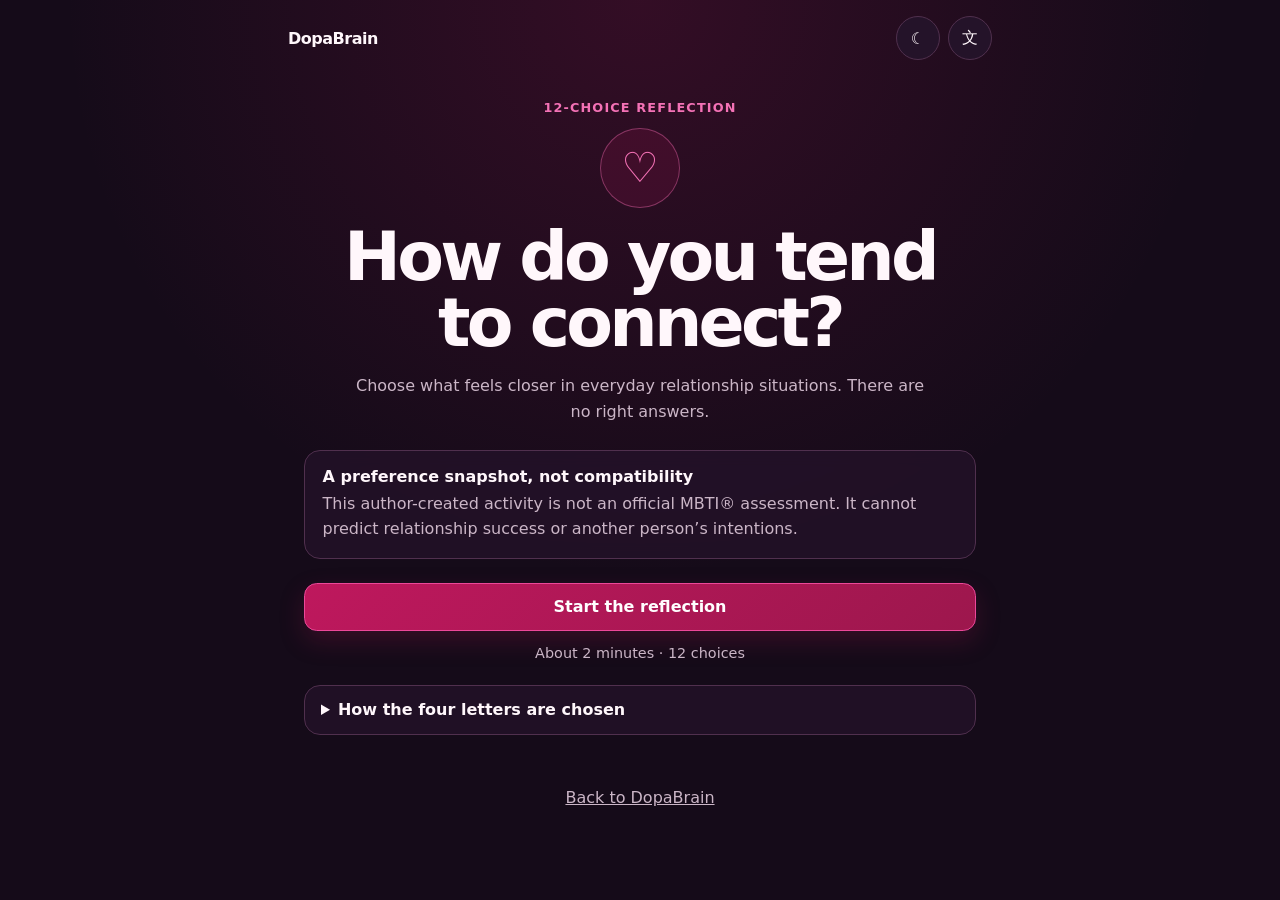
==== commit 0ce70c98: "fix(seo): remove dynamic canonical mutation in deck and add 12-locale hreflang" ====
--- a/index.html
+++ b/index.html
@@ -14,6 +14,18 @@
   <meta property="og:image" content="https://dopabrain.com/mbti-love/og-image.jpg">
   <meta name="twitter:card" content="summary_large_image">
   <link rel="canonical" href="https://dopabrain.com/mbti-love/">
+  <link rel="alternate" hreflang="ko" href="https://dopabrain.com/mbti-love/?lang=ko">
+  <link rel="alternate" hreflang="en" href="https://dopabrain.com/mbti-love/?lang=en">
+  <link rel="alternate" hreflang="zh" href="https://dopabrain.com/mbti-love/?lang=zh">
+  <link rel="alternate" hreflang="hi" href="https://dopabrain.com/mbti-love/?lang=hi">
+  <link rel="alternate" hreflang="ru" href="https://dopabrain.com/mbti-love/?lang=ru">
+  <link rel="alternate" hreflang="ja" href="https://dopabrain.com/mbti-love/?lang=ja">
+  <link rel="alternate" hreflang="es" href="https://dopabrain.com/mbti-love/?lang=es">
+  <link rel="alternate" hreflang="pt" href="https://dopabrain.com/mbti-love/?lang=pt">
+  <link rel="alternate" hreflang="id" href="https://dopabrain.com/mbti-love/?lang=id">
+  <link rel="alternate" hreflang="tr" href="https://dopabrain.com/mbti-love/?lang=tr">
+  <link rel="alternate" hreflang="de" href="https://dopabrain.com/mbti-love/?lang=de">
+  <link rel="alternate" hreflang="fr" href="https://dopabrain.com/mbti-love/?lang=fr">
   <link rel="alternate" hreflang="x-default" href="https://dopabrain.com/mbti-love/">
   <link rel="manifest" href="manifest.json">
   <link rel="icon" href="icon-192.svg" type="image/svg+xml">
--- a/css/style.css
+++ b/css/style.css
@@ -1 +1 @@
-:root{color-scheme:dark;--bg:#150b19;--panel:#241329;--panel2:#321b38;--text:#fff7fb;--muted:#cbb6c7;--line:#50304e;--accent:#f472b6;--accent2:#be185d;--focus:#fbbf24}:root[data-theme="light"]{color-scheme:light;--bg:#fff7fb;--panel:#fff;--panel2:#fce7f3;--text:#311326;--muted:#765568;--line:#e8c9db;--accent:#be185d;--accent2:#be185d;--focus:#92400e}*{box-sizing:border-box}html{font-family:Inter,ui-sans-serif,system-ui,-apple-system,"Segoe UI",sans-serif;background:var(--bg);color:var(--text)}body{margin:0;min-height:100vh;background:radial-gradient(circle at 50% 0,rgba(190,24,93,.18),transparent 36rem),var(--bg)}button,a{font:inherit}.skip-link{position:fixed;top:-5rem;left:1rem;z-index:20;padding:.75rem 1rem;border-radius:.6rem;background:var(--text);color:var(--bg)}.skip-link:focus{top:1rem}.topbar{width:min(44rem,calc(100% - 2rem));margin:auto;padding:1rem 0;display:flex;justify-content:space-between;align-items:center}.brand{color:var(--text);text-decoration:none;font-weight:850;letter-spacing:-.03em}.controls{display:flex;gap:.5rem}.icon-button{width:44px;height:44px;border:1px solid var(--line);border-radius:50%;background:var(--panel);color:var(--text);cursor:pointer}.language-selector{position:relative}.lang-menu{position:absolute;right:0;top:3.2rem;z-index:10;display:grid;grid-template-columns:repeat(2,minmax(7rem,1fr));padding:.5rem;border:1px solid var(--line);border-radius:1rem;background:var(--panel);box-shadow:0 18px 48px rgba(0,0,0,.35)}.lang-menu[hidden]{display:none}.lang-menu button{min-height:44px;border:0;border-radius:.6rem;background:transparent;color:var(--text);text-align:left;cursor:pointer}.lang-menu button:hover{background:var(--panel2)}.shell{width:min(42rem,calc(100% - 2rem));margin:1.5rem auto}.screen{display:none}.screen.active{display:block;animation:enter .2s ease-out}@keyframes enter{from{opacity:0;transform:translateY(6px)}}#intro-screen,#result-screen{text-align:center}.eyebrow{margin:0 0 .8rem;color:var(--accent);font-size:.8rem;font-weight:850;letter-spacing:.09em;text-transform:uppercase}.hero-icon{display:grid;place-items:center;width:5rem;height:5rem;margin:0 auto 1rem;border:1px solid rgba(244,114,182,.4);border-radius:50%;background:rgba(190,24,93,.15);color:var(--accent);font-size:2.6rem}h1{max-width:13ch;margin:.3rem auto 1rem;font-size:clamp(2.3rem,8vw,4.25rem);line-height:.98;letter-spacing:-.055em}h2{font-size:clamp(1.45rem,5vw,2.15rem);line-height:1.15;letter-spacing:-.035em}h1,h2,h3,p{overflow-wrap:anywhere}.lede{max-width:36rem;margin:0 auto 1.5rem;color:var(--muted);line-height:1.65}.notice,.method,.question-card,.axis-item,.related a{border:1px solid var(--line);background:rgba(36,19,41,.78);backdrop-filter:blur(8px)}:root[data-theme="light"] .notice,:root[data-theme="light"] .method,:root[data-theme="light"] .question-card,:root[data-theme="light"] .axis-item,:root[data-theme="light"] .related a{background:rgba(255,255,255,.86)}.notice{margin:1.5rem 0;padding:1rem 1.1rem;border-radius:1rem;text-align:left}.notice p{margin:.4rem 0 0;color:var(--muted);line-height:1.55}.primary,.secondary{min-height:48px;padding:.8rem 1.2rem;border-radius:.8rem;font-weight:800;cursor:pointer}.primary{width:100%;border:1px solid #ec4899;background:linear-gradient(135deg,var(--accent2),#9d174d);color:#fff;box-shadow:0 10px 25px rgba(157,23,77,.25)}.secondary{border:1px solid var(--line);background:var(--panel2);color:var(--text)}.fine,.status{color:var(--muted);font-size:.9rem}.method{margin-top:1.5rem;border-radius:1rem;text-align:left}.method summary{min-height:48px;padding:.85rem 1rem;font-weight:750;cursor:pointer}.method p{margin:0;padding:0 1rem 1rem;color:var(--muted);line-height:1.55}.progress-row{display:flex;justify-content:space-between;gap:1rem;margin-bottom:.55rem;color:var(--muted);font-size:.88rem;font-weight:700}.progress-track{height:.5rem;margin-bottom:1rem;border-radius:99px;background:var(--panel2);overflow:hidden}.progress-track div{width:8.33%;height:100%;background:linear-gradient(90deg,var(--accent2),var(--accent));transition:width .2s}.question-card{padding:clamp(1rem,4vw,1.6rem);border-radius:1.2rem;text-align:center}.options{display:grid;gap:.7rem;margin-top:1.2rem}.option{min-height:52px;padding:.85rem 1rem;border:1px solid var(--line);border-radius:.8rem;background:var(--panel2);color:var(--text);text-align:left;line-height:1.4;cursor:pointer}.option:hover{border-color:var(--accent)}.option:disabled{opacity:.65;cursor:wait}.result-code{margin:.2rem auto 1rem;color:var(--accent);font-size:clamp(3.2rem,14vw,6rem);font-weight:900;letter-spacing:.12em}.axis-list{display:grid;gap:.7rem;margin:1.2rem 0}.axis-item{display:grid;grid-template-columns:3rem 1fr;gap:.8rem;align-items:center;padding:.9rem 1rem;border-radius:.9rem;text-align:left}.axis-item b{color:var(--accent);font-size:1.5rem}.axis-item p{margin:.2rem 0 0;color:var(--muted);font-size:.9rem}.link-button{display:flex;align-items:center;justify-content:center;text-decoration:none}.actions,.related-grid{display:grid;grid-template-columns:1fr 1fr;gap:.7rem;margin-top:.8rem}.status{min-height:1.4rem}.related{margin-top:2rem;text-align:left}.related h3{font-size:1rem}.related a{display:flex;align-items:center;gap:.7rem;min-height:64px;padding:.8rem 1rem;border-radius:.9rem;color:var(--text);text-decoration:none}.related a span{color:var(--accent);font-size:1.4rem}footer{padding:1rem 1rem 2.5rem;text-align:center}footer a{color:var(--muted)}button:focus-visible,a:focus-visible,summary:focus-visible{outline:3px solid var(--focus);outline-offset:3px}@media(max-width:430px){.shell{margin-top:.8rem}.actions,.related-grid{grid-template-columns:1fr}.lang-menu{max-width:calc(100vw - 2rem)}}@media(prefers-reduced-motion:reduce){*{animation:none!important;transition:none!important;scroll-behavior:auto!important}}
+:root{color-scheme:dark;--bg:#150b19;--panel:#241329;--panel2:#321b38;--text:#fff7fb;--muted:#cbb6c7;--line:#50304e;--accent:#f472b6;--accent2:#be185d;--focus:#fbbf24}:root[data-theme="light"]{color-scheme:light;--bg:#fff7fb;--panel:#fff;--panel2:#fce7f3;--text:#311326;--muted:#765568;--line:#e8c9db;--accent:#be185d;--accent2:#be185d;--focus:#92400e}*{box-sizing:border-box}html{font-family:Inter,ui-sans-serif,system-ui,-apple-system,"Segoe UI",sans-serif;background:var(--bg);color:var(--text)}body{margin:0;min-height:100vh;background:radial-gradient(circle at 50% 0,rgba(190,24,93,.18),transparent 36rem),var(--bg)}button,a{font:inherit}.skip-link{position:fixed;top:-5rem;left:1rem;z-index:20;padding:.75rem 1rem;border-radius:.6rem;background:var(--text);color:var(--bg)}.skip-link:focus{top:1rem}.topbar{width:min(44rem,calc(100% - 2rem));margin:auto;padding:1rem 0;display:flex;justify-content:space-between;align-items:center}.brand{color:var(--text);text-decoration:none;font-weight:850;letter-spacing:-.03em;min-height:44px;display:inline-flex;align-items:center}.controls{display:flex;gap:.5rem}.icon-button{width:44px;height:44px;border:1px solid var(--line);border-radius:50%;background:var(--panel);color:var(--text);cursor:pointer}.language-selector{position:relative}.lang-menu{position:absolute;right:0;top:3.2rem;z-index:10;display:grid;grid-template-columns:repeat(2,minmax(7rem,1fr));padding:.5rem;border:1px solid var(--line);border-radius:1rem;background:var(--panel);box-shadow:0 18px 48px rgba(0,0,0,.35)}.lang-menu[hidden]{display:none}.lang-menu button{min-height:44px;border:0;border-radius:.6rem;background:transparent;color:var(--text);text-align:left;cursor:pointer}.lang-menu button:hover{background:var(--panel2)}.shell{width:min(42rem,calc(100% - 2rem));margin:1.5rem auto}.screen{display:none}.screen.active{display:block;animation:enter .2s ease-out}@keyframes enter{from{opacity:0;transform:translateY(6px)}}#intro-screen,#result-screen{text-align:center}.eyebrow{margin:0 0 .8rem;color:var(--accent);font-size:.8rem;font-weight:850;letter-spacing:.09em;text-transform:uppercase}.hero-icon{display:grid;place-items:center;width:5rem;height:5rem;margin:0 auto 1rem;border:1px solid rgba(244,114,182,.4);border-radius:50%;background:rgba(190,24,93,.15);color:var(--accent);font-size:2.6rem}h1{max-width:13ch;margin:.3rem auto 1rem;font-size:clamp(2.3rem,8vw,4.25rem);line-height:.98;letter-spacing:-.055em}h2{font-size:clamp(1.45rem,5vw,2.15rem);line-height:1.15;letter-spacing:-.035em}h1,h2,h3,p{overflow-wrap:anywhere}.lede{max-width:36rem;margin:0 auto 1.5rem;color:var(--muted);line-height:1.65}.notice,.method,.question-card,.axis-item,.related a{border:1px solid var(--line);background:rgba(36,19,41,.78);backdrop-filter:blur(8px)}:root[data-theme="light"] .notice,:root[data-theme="light"] .method,:root[data-theme="light"] .question-card,:root[data-theme="light"] .axis-item,:root[data-theme="light"] .related a{background:rgba(255,255,255,.86)}.notice{margin:1.5rem 0;padding:1rem 1.1rem;border-radius:1rem;text-align:left}.notice p{margin:.4rem 0 0;color:var(--muted);line-height:1.55}.primary,.secondary{min-height:48px;padding:.8rem 1.2rem;border-radius:.8rem;font-weight:800;cursor:pointer}.primary{width:100%;border:1px solid #ec4899;background:linear-gradient(135deg,var(--accent2),#9d174d);color:#fff;box-shadow:0 10px 25px rgba(157,23,77,.25)}.secondary{border:1px solid var(--line);background:var(--panel2);color:var(--text)}.fine,.status{color:var(--muted);font-size:.9rem}.method{margin-top:1.5rem;border-radius:1rem;text-align:left}.method summary{min-height:48px;padding:.85rem 1rem;font-weight:750;cursor:pointer}.method p{margin:0;padding:0 1rem 1rem;color:var(--muted);line-height:1.55}.progress-row{display:flex;justify-content:space-between;gap:1rem;margin-bottom:.55rem;color:var(--muted);font-size:.88rem;font-weight:700}.progress-track{height:.5rem;margin-bottom:1rem;border-radius:99px;background:var(--panel2);overflow:hidden}.progress-track div{width:8.33%;height:100%;background:linear-gradient(90deg,var(--accent2),var(--accent));transition:width .2s}.question-card{padding:clamp(1rem,4vw,1.6rem);border-radius:1.2rem;text-align:center}.options{display:grid;gap:.7rem;margin-top:1.2rem}.option{min-height:52px;padding:.85rem 1rem;border:1px solid var(--line);border-radius:.8rem;background:var(--panel2);color:var(--text);text-align:left;line-height:1.4;cursor:pointer}.option:hover{border-color:var(--accent)}.option:disabled{opacity:.65;cursor:wait}.result-code{margin:.2rem auto 1rem;color:var(--accent);font-size:clamp(3.2rem,14vw,6rem);font-weight:900;letter-spacing:.12em}.axis-list{display:grid;gap:.7rem;margin:1.2rem 0}.axis-item{display:grid;grid-template-columns:3rem 1fr;gap:.8rem;align-items:center;padding:.9rem 1rem;border-radius:.9rem;text-align:left}.axis-item b{color:var(--accent);font-size:1.5rem}.axis-item p{margin:.2rem 0 0;color:var(--muted);font-size:.9rem}.link-button{display:flex;align-items:center;justify-content:center;text-decoration:none}.actions,.related-grid{display:grid;grid-template-columns:1fr 1fr;gap:.7rem;margin-top:.8rem}.status{min-height:1.4rem}.related{margin-top:2rem;text-align:left}.related h3{font-size:1rem}.related a{display:flex;align-items:center;gap:.7rem;min-height:64px;padding:.8rem 1rem;border-radius:.9rem;color:var(--text);text-decoration:none}.related a span{color:var(--accent);font-size:1.4rem}footer{padding:1rem 1rem 2.5rem;text-align:center}footer a{color:var(--muted);min-height:44px;display:inline-flex;align-items:center;justify-content:center}button:focus-visible,a:focus-visible,summary:focus-visible{outline:3px solid var(--focus);outline-offset:3px}@media(max-width:430px){.shell{margin-top:.8rem}.actions,.related-grid{grid-template-columns:1fr}.lang-menu{max-width:calc(100vw - 2rem)}}@media(prefers-reduced-motion:reduce){*{animation:none!important;transition:none!important;scroll-behavior:auto!important}}
